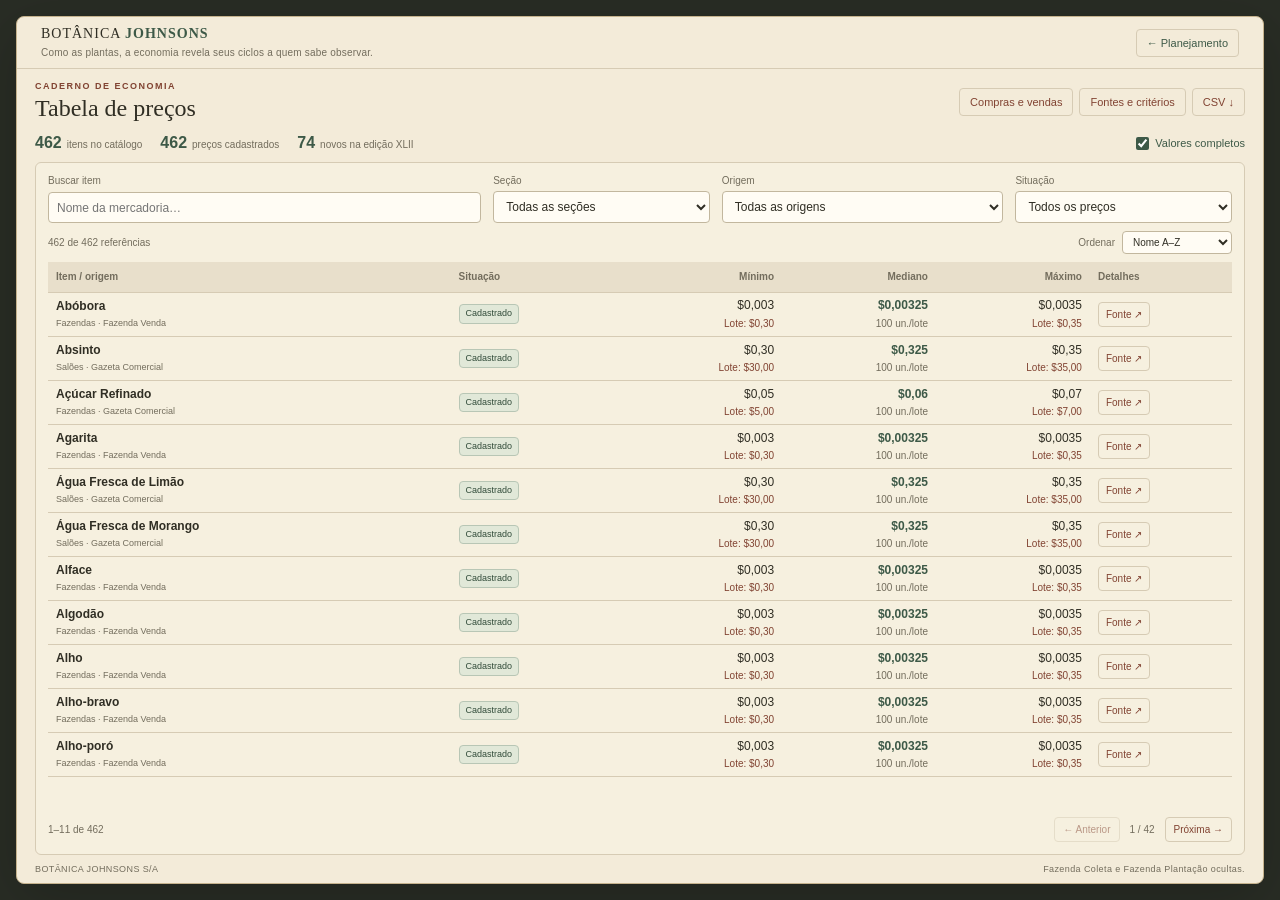
==== economia/index.html @ ea634a80 "Calcula lote de 100 unidades para itens cotados só por unidade Na Economia, 365 itens da Gazeta apar" ====
<!doctype html>
<html lang="pt-BR">
<head>
  <meta charset="utf-8"><meta name="viewport" content="width=device-width,initial-scale=1">
  <meta name="description" content="Tabela de preços da Gazeta e do condado, com decimais completos, filtros e notas por item.">
  <title>Botânica Johnsons · Economia</title>
  <link rel="stylesheet" href="../style.css"><link rel="stylesheet" href="economia.css">
</head>
<body class="economy-page">
<header><a class="brand" href="../">BOTÂNICA <strong>JOHNSONS</strong><span>Como as plantas, a economia revela seus ciclos a quem sabe observar.</span></a><a class="page-link" href="../">← Planejamento</a></header>
<main>
  <div class="economy-toolbar"><div><p class="eyebrow">CADERNO DE ECONOMIA</p><h1>Tabela de preços</h1></div><div class="economy-actions"><button type="button" data-dialog="notes-dialog">Notas das sugestões</button><button type="button" data-dialog="shopping-dialog">Compras e vendas</button><button type="button" data-dialog="sources-dialog">Fontes e critérios</button><button id="export-csv" type="button">CSV ↓</button></div></div>
  <div class="economy-status"><div id="catalog-summary" class="catalog-summary" aria-label="Resumo do catálogo"></div><label class="precision-control"><input id="full-precision" type="checkbox" checked aria-describedby="precision-hint"> Valores completos</label><span id="precision-hint" class="visually-hidden">Desmarque para usar duas casas. Valores positivos muito pequenos aparecem como menor que um centavo. As notas sempre mostram os valores completos.</span></div>
  <section class="catalog-panel" aria-label="Consulta de preços">
    <form class="catalog-filters" role="search" onsubmit="return false">
      <label for="search">Buscar item<input id="search" type="search" placeholder="Nome da mercadoria…"></label>
      <label for="category">Seção<select id="category"><option value="all">Todas as seções</option></select></label>
      <label for="origin">Origem<select id="origin"><option value="all">Todas as origens</option></select></label>
      <label for="status">Situação<select id="status"><option value="all">Todos os preços</option><option value="listed">Cadastrados</option><option value="suggested">Sugeridos</option></select></label>
    </form>
    <div class="catalog-order"><p id="result-count" role="status" aria-live="polite"></p><label for="sort">Ordenar <select id="sort"><option value="name">Nome A–Z</option><option value="low">Menor referência</option><option value="high">Maior referência</option><option value="spread">Maior faixa</option></select></label></div>
    <div id="table-viewport" class="table-viewport" tabindex="0" role="region" aria-label="Página de resultados da tabela de preços">
      <table class="catalog-table"><caption class="visually-hidden">Preços por unidade na primeira linha e por lote na segunda. A coluna Mediano informa a quantidade de unidades por lote. A referência cadastrada é o ponto médio da faixa unitária; sugestões têm notas de cálculo.</caption><thead><tr><th scope="col">Item / origem</th><th scope="col" class="status-column">Situação</th><th scope="col" title="Mínimo por unidade; mínimo por lote abaixo">Mínimo</th><th scope="col" title="Mediano por unidade; quantidade por lote abaixo">Mediano</th><th scope="col" title="Máximo por unidade; máximo por lote abaixo">Máximo</th><th scope="col" class="detail-column">Detalhes</th></tr></thead><tbody id="price-rows"></tbody></table>
      <p id="no-results" class="empty" hidden>Nenhum item encontrado. Ajuste a busca ou os filtros.</p>
    </div>
    <nav class="pagination" aria-label="Páginas da tabela"><span id="page-range" aria-live="polite"></span><div><button id="previous-page" type="button" aria-label="Página anterior">← Anterior</button><span id="page-count"></span><button id="next-page" type="button" aria-label="Próxima página">Próxima →</button></div></nav>
    <noscript>Ative o JavaScript para consultar os preços.</noscript>
  </section>
  <footer><span>BOTÂNICA JOHNSONS S/A</span><span>Fazenda Coleta e Fazenda Plantação ocultas.</span></footer>
</main>
<dialog id="sources-dialog"><div class="dialog-heading"><h2>Fontes e critérios</h2><button type="button" data-close>Fechar ×</button></div><p>Esta consulta oculta somente Fazenda Coleta e Fazenda Plantação. Coleta, Lenhador, Mineração, Fazenda Venda, Gazeta Comercial e as sugestões permanecem disponíveis.</p><p>São 462 referências, todas com cotação. Fontes: Gazeta Comercial, edição XLII de 25 de outubro de 1899 (páginas 1–29), e a planilha do condado enviada pelo usuário, confirmada ou atualizada pelas páginas 20–29 da Gazeta. Os detalhes de cada item indicam o que é novo na edição XLII e a faixa anterior quando ela mudou.</p><p>A edição XLII é a tabela oficial completa: itens que não constam nela foram removidos. Os itens novos têm o selo “Novo”.</p><p>Plantas de Fazenda Venda aparecem sem “(v)”; a origem identifica a faixa. Os custos do planejamento são preservados.</p><p>Os preços são por unidade, sem dividir novamente os valores unitários da atualização. Na tabela, a primeira linha mostra o valor unitário; a segunda mostra o mínimo e o máximo por lote, com a quantidade de unidades abaixo da referência. Um lote é de 100 unidades. Quando a fonte informa o lote, os valores são os da fonte, inclusive Ouro (10 un.) e Prata (20 un.). Quando a fonte informa só o preço por unidade, o lote é calculado: 100 × preço unitário, e os detalhes do item indicam o cálculo. O mediano cadastrado é (mínimo + máximo) ÷ 2; uma sugestão é identificada como estimativa. Nomes truncados continuam sinalizados. A faixa da Escova Equina, invertida na edição XLI, foi corrigida na XLII.</p><p>O CSV inclui todos os resultados dos filtros, inclusive os que estão em outras páginas. A quantidade de linhas exibidas se adapta à altura disponível.</p></dialog>
<dialog id="notes-dialog"><div class="dialog-heading"><h2>Notas das sugestões</h2><button type="button" data-close>Fechar ×</button></div><p>Os preços sugeridos são a média simples dos pontos médios de faixas unitárias de itens correlatos. As referências e as contas aparecem abaixo, sempre com os decimais completos. Sugestões não entram automaticamente nos custos do planejamento.</p><div id="item-notes" class="item-notes"></div></dialog>
<dialog id="reference-dialog"><div class="dialog-heading"><h2 id="reference-title">Referência do item</h2><button type="button" data-close>Fechar ×</button></div><div id="reference-body"></div></dialog>
<dialog id="shopping-dialog"><div class="dialog-heading"><h2>Calculadora de compras e vendas</h2><button type="button" data-close>Fechar ×</button></div>
<div class="shopping-intro"><p>Adicione os itens da negociação. Escolha o cenário, unidade ou lote, ajuste quantidade e preço e confira o total.</p><fieldset class="scenario shopping-scenario" aria-describedby="scenario-hint"><legend>Cenário de preço</legend><label><input type="radio" name="shopping-scenario" value="min"><span>Mínimo</span></label><label><input type="radio" name="shopping-scenario" value="median" checked><span>Mediano</span></label><label><input type="radio" name="shopping-scenario" value="max"><span>Máximo</span></label></fieldset><span id="scenario-hint" class="visually-hidden">Trocar o cenário recalcula o formulário e todas as linhas, exceto as de preço ajustado à mão.</span></div>
<form id="shopping-form" class="shopping-form">
<label for="shopping-item-search">Item<div id="shopping-picker" class="shopping-picker"><input id="shopping-item-search" type="search" role="combobox" aria-autocomplete="list" aria-expanded="false" aria-controls="shopping-options" aria-describedby="shopping-search-status" autocomplete="off" placeholder="Digite para buscar um item…" required><ul id="shopping-options" role="listbox" aria-label="Itens encontrados" hidden></ul><span id="shopping-search-status" class="visually-hidden" role="status"></span></div><input id="shopping-item" type="hidden"></label>
<label for="shopping-basis">Negociar por<select id="shopping-basis"><option value="unit">Unidade</option></select></label>
<div class="quantity-field"><label for="shopping-quantity" id="quantity-label">Quantidade de unidades</label><div class="quantity-input"><input id="shopping-quantity" type="number" min="1" max="1000000" step="1" value="1" required><button type="button" id="shopping-plus-100" class="plus-hundred" aria-label="Somar 100 à quantidade">+100</button></div></div>
<label for="shopping-price"><span id="price-label">Preço por unidade ($)</span><input id="shopping-price" type="number" min="0" max="1000000" step="0.00001" required></label>
<button type="submit" class="add-item">Adicionar item +</button>
</form>
<p id="shopping-hint" class="study-hint">O preço do cenário é preenchido para facilitar; ajuste para o valor combinado.</p>
<div class="shopping-table-wrap"><table class="shopping-table"><caption class="visually-hidden">Itens da compra ou venda. Edite quantidades e preços para atualizar o total.</caption><thead><tr><th scope="col">Item / base</th><th scope="col">Quantidade</th><th scope="col">Preço ($)</th><th scope="col">Subtotal</th><th scope="col"><span class="visually-hidden">Remover</span></th></tr></thead><tbody id="shopping-rows"></tbody></table><p id="shopping-empty" class="empty">Adicione o primeiro item para começar.</p></div>
<div class="shopping-total"><div class="shopping-buttons"><button id="copy-shopping" type="button" disabled>Copiar conta</button><button id="clear-shopping" type="button" disabled>Limpar lista</button></div><p><span>Total da lista</span><strong id="shopping-total" aria-live="polite">$0,00</strong></p></div>
<p id="shopping-copy-status" class="study-hint" role="status" aria-live="polite"></p><div id="shopping-copy-fallback" hidden><label for="shopping-copy-text">Selecione e copie a conta abaixo:</label><textarea id="shopping-copy-text" readonly rows="7"></textarea></div>
<p id="shopping-message" class="study-hint" role="status" aria-live="polite"></p>
</dialog>
<script src="../county-prices.js"></script><script src="../data.js"></script><script src="../gazette.js"></script><script src="../price-catalog.js"></script><script src="economia.js"></script>
</body>
</html>
---- style.css ----
:root {
  --paper:#f3ebd9;
  --ink:#302e24;
  --muted:#736d5d;
  --line:#d6cbb4;
  --accent:#814332;
  --green:#3d5947;
  --serif:Georgia,serif}
* {
  box-sizing:border-box}
html {
  background:#292d25;
  padding:16px}
body {
  margin:0 auto;
  max-width:1800px;
  background:var(--paper);
  color:var(--ink);
  font-family:Arial,sans-serif;
  font-size:12px;
  border:1px solid #c5b28d;
  border-radius:8px;
  box-shadow:0 15px 60px #0003}
header {
  height:64px;
  padding:0 24px;
  display:flex;
  align-items:center;
  justify-content:space-between;
  border-bottom:1px solid var(--line)}
.brand {
  font-family:var(--serif);
  font-size:14px;
  letter-spacing:1px;
  color:var(--ink);
  text-decoration:none}
.brand strong {
  color:var(--green)}
.brand span {
  display:block;
  font:10px Arial,sans-serif;
  letter-spacing:1.3px;
  color:var(--muted);
  margin-top:4px}
.header-actions {
  display:flex;
  align-items:center;
  gap:16px}
.page-link {
  color:var(--green);
  font:inherit;
  font-size:11px;
  text-decoration:none;
  border:1px solid var(--line);
  border-radius:4px;
  padding:7px 10px;
  white-space:nowrap}
.page-link:hover {
  background:#e7dcc4}
#save-status {
  font-size:10px;
  color:var(--muted)}
button {
  font:inherit;
  cursor:pointer;
  color:var(--accent);
  border:1px solid var(--line);
  border-radius:4px;
  background:transparent;
  padding:7px 10px}
button:hover {
  background:#e7dcc4}
button:disabled {
  opacity:.5;
  cursor:default}
button:focus-visible,input:focus-visible,a:focus-visible {
  outline:2px solid var(--green);
  outline-offset:3px}
main {
  padding:0 20px}
.toolbar {
  display:flex;
  align-items:center;
  justify-content:space-between;
  gap:20px;
  padding:16px 0}
h1 {
  font:24px var(--serif);
  margin:0 0 4px}
.toolbar p {
  color:var(--muted);
  margin:0;
  font-size:11px}
.scenario {
  border:0;
  padding:0;
  display:flex;
  gap:2px;
  margin:0;
  flex-shrink:0}
.scenario legend {
  font-size:10px;
  color:var(--muted);
  padding:0 0 5px}
.scenario input {
  position:absolute;
  opacity:0;
  width:1px;
  height:1px}
.scenario span {
  display:block;
  border:1px solid var(--line);
  padding:7px 12px;
  cursor:pointer;
  border-radius:4px;
  font-size:11px}
.scenario input:checked+span {
  background:var(--green);
  border-color:var(--green);
  color:white}
.scenario input:focus-visible+span {
  outline:2px solid var(--accent);
  outline-offset:2px}
.workspace {
  display:grid;
  grid-template-columns:minmax(0,1.9fr) minmax(0,.85fr) minmax(0,1fr);
  gap:14px;
  align-items:stretch}
.panel {
  min-width:0;
  background:#fffaf044;
  border:1px solid var(--line);
  border-radius:6px;
  padding:14px;
  display:flex;
  flex-direction:column}
.panel-heading {
  margin-bottom:10px}
.eyebrow {
  font-size:9px;
  letter-spacing:1.5px;
  color:var(--accent);
  margin:0 0 6px;
  font-weight:bold}
h2 {
  font:18px var(--serif);
  margin:0}
.hint {
  color:var(--muted);
  font-size:10px;
  margin:0 0 10px}
.product-columns,.product {
  display:grid;
  grid-template-columns:minmax(130px,1.6fr) 96px minmax(55px,.65fr) minmax(65px,.8fr) minmax(65px,.8fr);
  gap:8px;
  align-items:center}
.product-columns {
  font-size:9px;
  color:var(--muted);
  padding:0 0 9px;
  border-bottom:1px solid var(--line)}
.product-columns span:nth-child(n+3) {
  text-align:right}
.product {
  min-height:53px;
  border-bottom:1px solid var(--line);
  padding:6px 0}
.product h3 {
  font-size:12px;
  margin:0 0 4px;
  font-weight:600}
.product small {
  display:block;
  color:var(--muted);
  font-size:10px;
  line-height:1.4}
.product.selected {
  background:#dfe6d455}
.product:focus-within {
  background:#e4ead9;
  box-shadow:inset 3px 0 var(--green)}
.product-info {
  min-width:0;
  padding-left:5px}
.stepper {
  display:flex;
  align-items:stretch;
  height:30px;
  border:1px solid #c2b79e;
  border-radius:4px;
  background:#fffcf4;
  overflow:hidden;
  min-width:0}
.stepper button {
  border:0;
  padding:0;
  width:21px;
  flex-shrink:0;
  border-radius:0;
  font-size:16px}
.stepper input {
  min-width:0;
  width:100%;
  border:0;
  background:transparent;
  text-align:center;
  color:var(--ink);
  font:12px Arial,sans-serif;
  appearance:textfield}
.stepper input::-webkit-inner-spin-button {
  appearance:none}
.row-money {
  text-align:right;
  font-size:11px;
  font-variant-numeric:tabular-nums;
  overflow-wrap:anywhere}
.row-profit {
  color:var(--green);
  font-weight:bold}
.negative {
  color:#9a342a!important}
.sale-value {
  color:var(--muted)}
.panel-note {
  font-size:10px;
  color:var(--muted);
  line-height:1.5;
  margin:10px 0}
.partial-key {
  color:var(--accent)}
.production-footer {
  display:flex;
  align-items:center;
  gap:14px;
  border-top:1px solid var(--line);
  padding-top:10px;
  margin-top:auto;
  font-size:11px}
.production-footer button {
  margin-left:auto;
  font-size:10px;
  padding:5px}
.toggle {
  display:flex;
  gap:7px;
  align-items:flex-start;
  font-size:11px;
  line-height:1.4;
  margin:0 0 8px}
.toggle small {
  display:block;
  color:var(--muted);
  font-size:10px;
  margin-top:3px}
input[type=checkbox] {
  accent-color:var(--green);
  flex-shrink:0}
#gather-progress {
  font-size:10px;
  color:var(--muted);
  margin:3px 0 9px}
#gather-progress:empty {
  display:none}
#ingredients {
  display:grid;
  gap:0;
  align-content:start}
.ingredient {
  display:flex;
  align-items:center;
  gap:6px;
  padding:5px 0;
  border-bottom:1px dotted var(--line);
  font-size:11px;
  cursor:pointer;
  line-height:1.25}
.ingredient input {
  margin:0;
  width:13px;
  height:13px}
.ingredient span {
  flex:1}
.ingredient strong {
  font-size:11px;
  color:var(--accent)}
.ingredient.gathered span {
  text-decoration:line-through;
  color:var(--muted)}
.ingredient:focus-within {
  outline:2px solid var(--green)}
.empty {
  padding:36px 8px;
  text-align:center;
  line-height:1.8;
  color:var(--muted);
  font-size:11px}
.shopping-actions {
  padding-top:12px;
  margin-top:auto}
.copy {
  width:100%;
  color:white;
  background:var(--green);
  border-color:var(--green);
  padding:9px}
.copy:hover:not(:disabled) {
  background:#2d4435}
#copy-status {
  font-size:10px;
  margin:6px 0 0}
#copy-status:empty {
  display:none}
.costs h3,.profit h3 {
  font-size:12px;
  margin:4px 0 10px}
.cost-grid {
  display:grid;
  grid-template-columns:repeat(3,minmax(0,1fr));
  gap:4px}
.cost-grid>div {
  background:#e8dfcb;
  padding:10px 3px;
  text-align:center;
  border-radius:4px}
.cost-grid span {
  display:block;
  color:var(--muted);
  font-size:9px;
  margin-bottom:5px}
.cost-grid strong {
  font-size:14px;
  overflow-wrap:anywhere;
  font-variant-numeric:tabular-nums}
#cost-status {
  font-size:10px;
  line-height:1.6;
  color:var(--accent);
  margin:10px 0 14px}
.profit {
  border-top:1px solid var(--line);
  padding-top:12px}
.profit table {
  width:100%;
  border-collapse:collapse;
  font-size:11px;
  font-variant-numeric:tabular-nums}
.profit th,.profit td {
  padding:9px 4px;
  border-bottom:1px solid var(--line);
  text-align:right;
  overflow-wrap:anywhere}
.profit th:first-child {
  text-align:left;
  font-weight:normal}
.profit thead th {
  font-size:9px;
  color:var(--muted)}
.profit td:last-child {
  font-weight:bold;
  color:var(--green)}
.median-row {
  background:#dfe6d455}
#profit-status {
  font-size:10px;
  line-height:1.6;
  color:var(--accent)}
.finance-actions {
  display:flex;
  flex-wrap:wrap;
  gap:6px;
  margin-top:auto;
  padding-top:10px}
.finance-actions button {
  font-size:10px}
footer {
  display:flex;
  justify-content:space-between;
  color:var(--muted);
  font-size:9px;
  letter-spacing:1px;
  padding:12px 0}
.mobile-nav {
  display:none}
dialog {
  width:min(620px,calc(100% - 32px));
  max-height:80dvh;
  overflow:auto;
  border:1px solid var(--line);
  border-radius:8px;
  background:var(--paper);
  color:var(--ink);
  padding:22px;
  font-size:12px;
  line-height:1.7;
  box-shadow:0 20px 90px #0005}
dialog::backdrop {
  background:#18221899}
.dialog-heading {
  display:flex;
  justify-content:space-between;
  align-items:center;
  gap:15px}
.cost-memory-row {
  padding:9px 0;
  border-bottom:1px dotted var(--line)}
.cost-memory-row strong {
  display:block}
.production-list {
  display:grid;
  gap:6px}
.details h3 {
  font-size:13px}
#cost-memory-total {
  white-space:pre-line}

@media(min-width:1100px) and (max-height:800px) {
  html {
  padding:8px}
header {
  height:52px}
.toolbar {
  padding:12px 0}
.panel {
  padding:11px}
.product {
  min-height:48px}
.ingredient {
  padding:4px 0}
.panel-heading {
  margin-bottom:8px}
.panel-note {
  margin:6px 0}
footer {
  padding:9px 0}
}

@media(min-width:1100px) and (max-width:1430px) {
  .workspace {
  grid-template-columns:minmax(0,1.9fr) minmax(0,.85fr) minmax(0,1fr);
  gap:10px}
main {
  padding:0 14px}
.product-columns,.product {
  grid-template-columns:minmax(110px,1.45fr) 82px minmax(48px,.6fr) minmax(57px,.7fr) minmax(57px,.7fr);
  gap:5px}
.product h3 {
  font-size:11px}
.row-money {
  font-size:10px}
h2 {
  font-size:16px}
.profit table {
  font-size:10px}
}

@media(max-width:1099px) {
  html {
  padding:8px}
header {
  padding:0 14px;
  height:56px}
main {
  padding:0 12px}
#save-status {
  display:none}
.toolbar {
  padding:12px 0}
h1 {
  font-size:20px}
.toolbar p {
  display:none}
.workspace {
  display:block}
.mobile-nav {
  display:flex;
  gap:6px;
  margin:0 0 10px}
.mobile-nav button {
  flex:1}
.mobile-nav [aria-pressed=true] {
  background:var(--green);
  color:white;
  border-color:var(--green)}
.workspace>.panel {
  display:none}
.workspace[data-panel=recipes]>.recipes,.workspace[data-panel=shopping]>.shopping,.workspace[data-panel=finance]>.finance {
  display:flex}
.panel {
  min-height:500px}
.shopping #ingredients {
  grid-template-columns:repeat(2,minmax(0,1fr));
  column-gap:16px}
.finance {
  max-width:650px;
  margin:auto}
.toolbar {
  gap:8px}
.scenario span {
  padding:6px 8px}
.product {
  min-height:48px}
}

@media(max-width:600px) {
  html {
  padding:0}
body {
  border:0;
  border-radius:0}
header {
  height:50px}
.brand {
  font-size:11px}
.brand span {
  font-size:9px}
.text-button {
  font-size:10px;
  padding:6px}
.header-actions {gap:7px}
.header-actions .page-link {font-size:10px;padding:6px}
.toolbar {
  align-items:flex-start}
h1 {
  font-size:17px;
  max-width:150px;
  line-height:1.3}
.scenario span {
  font-size:10px;
  padding:6px}
.scenario legend {
  font-size:9px}
.mobile-nav {
  margin-bottom:8px}
.mobile-nav button {
  padding:7px;
  font-size:11px}
.panel {
  padding:10px;
  min-height:0}
.panel-heading {
  margin-bottom:8px}
.hint {
  font-size:9px;
  margin-bottom:8px}
.product-columns,.product {
  grid-template-columns:minmax(88px,1.3fr) 67px repeat(3,minmax(38px,.6fr));
  gap:3px}
.product-columns {
  font-size:8px}
.product {
  min-height:51px}
.product h3 {
  font-size:10px}
.product small {
  font-size:8px}
.row-money {
  font-size:9px}
.stepper {
  height:29px}
.stepper button {
  width:16px}
.stepper input {
  font-size:11px}
.product-info {
  padding-left:3px}
h2 {
  font-size:17px}
.panel-note {
  font-size:9px}
.production-footer {
  font-size:10px;
  gap:8px}
.production-footer button {
  font-size:9px}
.shopping #ingredients {
  grid-template-columns:repeat(2,minmax(0,1fr));
  gap:0 10px}
.ingredient {
  font-size:10px;
  padding:6px 0}
.profit {
  margin-top:12px}
.finance-actions {
  margin-top:10px}
footer {
  font-size:8px;
  letter-spacing:.3px;
  padding:10px 0}
.panel-note {
  line-height:1.3}
.toolbar h1 {
  margin:0}
.cost-grid strong {
  font-size:18px}
}

@media(min-width:1100px) {
  #ingredients {
  grid-template-columns:repeat(2,minmax(0,1fr));
  column-gap:10px}
.ingredient {
  font-size:10px;
  min-height:28px}
.ingredient span {
  overflow-wrap:anywhere}
.ingredient strong {
  font-size:10px}
.ingredient input {
  width:12px;
  height:12px}
}
---- economia/economia.css ----
.economy-page {max-width:1800px;height:calc(100dvh - 32px);min-height:540px;display:flex;flex-direction:column;font-size:12px}
.economy-page header {height:52px;flex-shrink:0}
.economy-page main {padding:0 18px;flex:1;min-height:0;display:flex;flex-direction:column}
.economy-toolbar {display:flex;align-items:center;justify-content:space-between;gap:16px;padding:12px 0}
.economy-toolbar h1 {font-size:24px;margin:0;max-width:none}
.economy-toolbar .eyebrow {margin-bottom:4px}
.economy-actions {display:flex;gap:6px;flex-wrap:wrap;justify-content:flex-end}
.economy-actions button {font-size:11px}
.economy-status {display:flex;justify-content:space-between;align-items:center;gap:12px;margin-bottom:10px}
.catalog-summary {display:flex;gap:18px;flex-wrap:wrap;color:var(--muted);font-size:10px}
.catalog-summary>div {display:flex;align-items:baseline;gap:5px}
.catalog-summary strong {font-size:16px;color:var(--green)}
.precision-control {display:flex;align-items:center;gap:6px;font-size:11px;white-space:nowrap;color:var(--green);cursor:pointer}
.precision-control input {margin:0}
.catalog-panel {background:#fffaf044;border:1px solid var(--line);border-radius:6px;padding:12px;display:flex;flex-direction:column;flex:1;min-height:0}
.catalog-filters {display:grid;grid-template-columns:2fr 1fr 1.3fr 1fr;gap:12px}
.catalog-filters label {display:grid;gap:5px;font-size:10px;color:var(--muted)}
.catalog-filters input,.catalog-filters select,.catalog-order select {font:12px Arial,sans-serif;width:100%;min-width:0;color:var(--ink);border:1px solid #c2b79e;border-radius:4px;background:#fffcf4;padding:7px 8px}
.catalog-filters select:focus-visible,summary:focus-visible {outline:2px solid var(--green);outline-offset:3px}
.catalog-order {display:flex;align-items:center;justify-content:space-between;gap:12px;padding:8px 0}
#result-count {font-size:10px;color:var(--muted);margin:0}
.catalog-order label {display:flex;gap:7px;align-items:center;white-space:nowrap;font-size:10px;color:var(--muted)}
.catalog-order select {padding:4px 6px;width:auto;font-size:10px}
.table-viewport {flex:1;min-height:80px;overflow:auto}
.catalog-table {width:100%;border-collapse:collapse;table-layout:fixed;text-align:left;font-size:12px}
.catalog-table thead {background:#e8dfcb;font-size:10px;color:var(--muted)}
.catalog-table th,.catalog-table td {padding:5px 8px;border-bottom:1px solid var(--line);line-height:1.3;overflow:hidden;text-overflow:ellipsis}
.catalog-table thead th {height:30px}
.catalog-table th:first-child {width:34%}
.catalog-table th.status-column {width:15%}
.catalog-table th.detail-column {width:12%}
.catalog-table tbody tr {height:44px}
.catalog-table tbody th {font-weight:600}
.item-name {display:block;white-space:nowrap;overflow:hidden;text-overflow:ellipsis;font-weight:600}
.catalog-table small {display:block;color:var(--muted);font-size:9px;font-weight:normal;margin-top:3px;white-space:nowrap;overflow:hidden;text-overflow:ellipsis}
.catalog-table tbody tr:hover {background:#dfe6d455}
.catalog-table th:nth-child(n+3):nth-child(-n+5),.price-number {text-align:right;white-space:nowrap;font-variant-numeric:tabular-nums}
.price-main {color:var(--green);font-weight:bold}
.price-badge {display:inline-block;border:1px solid #b8c6b5;background:#e1e8d8;color:#314b39;padding:3px 6px;border-radius:4px;font-size:9px;white-space:nowrap}
.price-badge.is-suggested {background:#eee0c9;border-color:#c8a785;color:#743b2d}
.row-detail {padding:5px 7px;font-size:10px;white-space:nowrap}
.mobile-detail {display:none}
.pagination {display:flex;align-items:center;justify-content:space-between;gap:10px;padding-top:8px;font-size:10px;color:var(--muted)}
.pagination>div {display:flex;align-items:center;gap:10px}
.pagination button {padding:6px 8px;font-size:10px}
#no-results {padding:24px 8px}
.economy-page footer {padding:9px 0;flex-shrink:0;font-size:9px;letter-spacing:.4px}
.visually-hidden {position:absolute!important;width:1px;height:1px;padding:0;margin:-1px;overflow:hidden;clip-path:inset(50%);white-space:nowrap;border:0}
.economy-page dialog {width:min(800px,calc(100% - 24px));font-size:12px}
.item-notes {display:grid;gap:10px}
.item-note {border:1px solid var(--line);background:#fffaf044;border-radius:6px}
.item-note summary {cursor:pointer;display:flex;align-items:center;gap:12px;padding:12px;font-weight:bold;line-height:1.5}
.item-note summary::before {content:'+';color:var(--accent);font-size:18px;font-weight:normal}
.item-note[open] summary::before {content:'−'}
.item-note summary>span:first-of-type {flex:1}
.item-note summary small {display:block;font-size:10px;font-weight:normal;color:var(--muted);margin-top:3px}
.suggested-value {text-align:right;color:var(--green);font-variant-numeric:tabular-nums;white-space:nowrap}
.note-body {border-top:1px solid var(--line);padding:0 14px 6px;font-size:12px;line-height:1.8}
.note-body ol {padding-left:20px}
.note-body li {margin-bottom:10px}
.raw-detail {color:var(--muted);font-size:11px}
.note-result {background:#e8dfcb;padding:10px;border-radius:4px;color:var(--green)}
.study-hint {font-size:11px;color:var(--muted);line-height:1.7}
#reference-body p {overflow-wrap:anywhere}
@media(max-width:1099px) {.economy-page {height:calc(100dvh - 16px)}}
@media(max-width:700px) {
 .economy-page {height:100dvh;min-height:560px}
 .economy-page header {height:48px;padding:0 12px}
 .economy-page main {padding:0 10px}
 .economy-toolbar {align-items:flex-start;gap:8px;padding:9px 0}
 .economy-toolbar h1 {font-size:20px}
 .economy-toolbar .eyebrow {font-size:8px}
 .economy-actions {max-width:220px;gap:4px}
 .economy-actions button {padding:5px;font-size:9px}
 .economy-status {align-items:flex-start;gap:6px;margin-bottom:7px}
 .catalog-summary {gap:6px 10px;font-size:9px}
 .catalog-summary strong {font-size:12px}
 .precision-control {font-size:9px}
 .catalog-panel {padding:8px}
 .catalog-filters {grid-template-columns:repeat(2,minmax(0,1fr));gap:7px}
 .catalog-filters input,.catalog-filters select {padding:6px;font-size:11px}
 .catalog-filters label {font-size:9px;gap:3px}
 #result-count {font-size:9px}
 .catalog-order {gap:5px;padding:7px 0}
 .catalog-order label {font-size:9px;gap:4px}
 .catalog-order select {font-size:9px;max-width:122px}
 .catalog-table {font-size:10px}
 .catalog-table th,.catalog-table td {padding:4px 3px}
 .catalog-table thead {font-size:8px}
 .catalog-table th:first-child {width:40%}
 .catalog-table .status-column,.catalog-table .detail-column {display:none}
 .catalog-table tbody tr {height:44px}
 .catalog-table small {font-size:8px}
 .mobile-detail {display:block;border:0;padding:0;background:none;text-align:left;width:100%;color:var(--ink);font-size:10px;font-weight:600}
 .desktop-name {display:none}
 .pagination {font-size:9px;gap:5px}
 .pagination>div {gap:6px}
 .pagination button {padding:5px;font-size:9px}
 .economy-page footer {font-size:8px;padding:7px 0;letter-spacing:0}
}

@media(min-width:601px) and (max-width:700px) {.economy-page {height:calc(100dvh - 16px)}}

.catalog-table .lot-price {color:var(--accent);font-size:10px;font-weight:normal}
.catalog-table .lot-quantity {color:var(--muted);font-size:10px;font-weight:normal}
@media(max-width:700px) {.catalog-table .lot-price,.catalog-table .lot-quantity {font-size:8px}}

.economy-page #shopping-dialog {width:min(950px,calc(100% - 24px))}
.shopping-form {display:grid;grid-template-columns:2fr 1.2fr 1fr 1.2fr auto;gap:10px;align-items:end}
.shopping-form label {display:grid;gap:5px;color:var(--muted);font-size:10px}
.shopping-form input,.shopping-form select,.shopping-table input {width:100%;min-width:0;border:1px solid #c2b79e;border-radius:4px;background:#fffcf4;color:var(--ink);padding:8px;font:12px Arial,sans-serif}
.add-item {background:var(--green);color:white;border-color:var(--green);height:34px;white-space:nowrap}
.add-item:hover {background:#2d4435}
.shopping-table-wrap {max-height:40dvh;overflow:auto;border-top:1px solid var(--line)}
.shopping-table {width:100%;border-collapse:collapse;font-size:12px;table-layout:fixed}
.shopping-table th,.shopping-table td {padding:9px 5px;border-bottom:1px solid var(--line);text-align:left;vertical-align:middle}
.shopping-table thead {position:sticky;top:0;background:var(--paper);color:var(--muted);font-size:10px}
.shopping-table th:first-child {width:30%}
.shopping-table th:last-child {width:36px}
.shopping-table tbody th {font-weight:normal}
.shopping-table small {display:block;color:var(--muted);font-size:10px;line-height:1.5}
.shopping-table .line-subtotal {text-align:right;font-variant-numeric:tabular-nums;overflow-wrap:anywhere;color:var(--green);font-weight:bold}
.shopping-table td:last-child button {padding:4px 7px;font-size:15px}
.shopping-table .invalid-line {background:#f2dcd1}
.shopping-total {display:flex;align-items:center;justify-content:space-between;gap:14px;padding-top:14px}
.shopping-total p {margin:0;text-align:right}
.shopping-total span {display:block;color:var(--muted);font-size:11px}
.shopping-total strong {display:block;font:24px var(--serif);color:var(--green);overflow-wrap:anywhere}
#shopping-message:empty {display:none}
@media(max-width:700px) {
 .shopping-form {grid-template-columns:repeat(2,minmax(0,1fr));gap:8px}
 .shopping-form>label:first-child {grid-column:1/-1}
 .shopping-form .add-item {align-self:end}
 .shopping-table {font-size:10px}
 .shopping-table th,.shopping-table td {padding:8px 3px}
 .shopping-table input {font-size:10px;padding:6px 3px}
 .shopping-table th:first-child {width:29%}
 .shopping-table th:last-child {width:27px}
 .shopping-table td:last-child button {padding:3px 5px}
 .shopping-total strong {font-size:21px}
}

.economy-page .brand span {letter-spacing:.2px;line-height:1.3;max-width:480px}
@media(max-width:700px) {.economy-page .brand span {max-width:220px;font-size:9px}}

.shopping-picker {position:relative}
#shopping-options {position:absolute;z-index:3;top:100%;left:0;right:0;margin:4px 0 0;padding:4px;list-style:none;border:1px solid #c2b79e;border-radius:4px;background:#fffcf4;box-shadow:0 7px 20px #0002;max-height:230px;overflow:auto}
#shopping-options[hidden] {display:none}
#shopping-options [role=option] {padding:7px 8px;cursor:pointer;color:var(--ink);font-size:12px;line-height:1.4}
#shopping-options [role=option][aria-selected=true],#shopping-options [role=option]:hover {background:#e1e8d8;color:var(--green)}
#shopping-options small {display:block;font-size:10px;color:var(--muted)}
.no-item-match {padding:10px;color:var(--muted);font-size:12px}
.shopping-buttons {display:flex;flex-wrap:wrap;gap:6px}
#copy-shopping {background:var(--green);border-color:var(--green);color:white}
#copy-shopping:hover:not(:disabled) {background:#2d4435}
#shopping-copy-status:empty {display:none}
#shopping-copy-fallback {margin-top:12px}
#shopping-copy-fallback label {display:block;font-size:11px;color:var(--muted);margin-bottom:5px}
#shopping-copy-text {width:100%;resize:vertical;border:1px solid var(--line);border-radius:4px;background:#fffcf4;color:var(--ink);padding:10px;font:12px/1.6 Arial,sans-serif}

.shopping-intro {display:flex;align-items:flex-end;justify-content:space-between;gap:14px;margin-bottom:10px}
.shopping-intro p {margin:0}
.quantity-field {display:grid;gap:5px;color:var(--muted);font-size:10px}
.quantity-input {display:flex;gap:4px;min-width:0}
.quantity-input input {flex:1}
.plus-hundred {flex-shrink:0;padding:4px 7px;font-size:11px;white-space:nowrap}
.shopping-table .link-button {border:0;background:none;padding:0;color:var(--accent);font-size:10px;text-decoration:underline;cursor:pointer}
@media(max-width:700px) {
 .shopping-intro {flex-direction:column;align-items:stretch}
 .shopping-table .quantity-input {flex-direction:column}
 .shopping-table .plus-hundred {padding:3px 4px;font-size:9px}
}
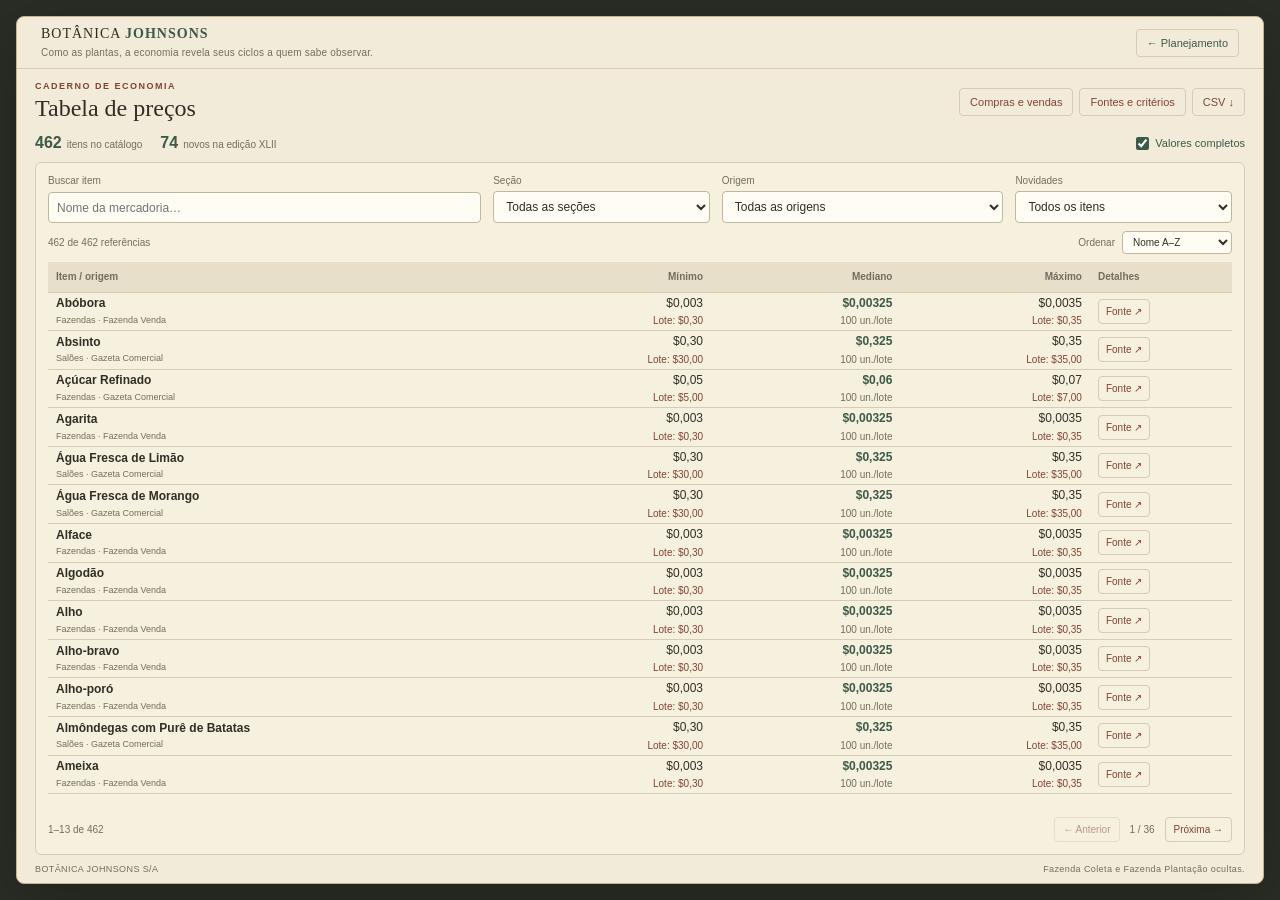
==== commit 9b376451: "Compacta e organiza a interface do planejamento e da economia Planejamento: cenário no cabeçalho, li" ====
--- a/economia/index.html
+++ b/economia/index.html
@@ -16,11 +16,11 @@
       <label for="search">Buscar item<input id="search" type="search" placeholder="Nome da mercadoria…"></label>
       <label for="category">Seção<select id="category"><option value="all">Todas as seções</option></select></label>
       <label for="origin">Origem<select id="origin"><option value="all">Todas as origens</option></select></label>
-      <label for="status">Situação<select id="status"><option value="all">Todos os preços</option><option value="listed">Cadastrados</option><option value="suggested">Sugeridos</option></select></label>
+      <label for="status">Novidades<select id="status"><option value="all">Todos os itens</option><option value="new">Novos na edição XLII</option><option value="suggested">Preços sugeridos</option></select></label>
     </form>
     <div class="catalog-order"><p id="result-count" role="status" aria-live="polite"></p><label for="sort">Ordenar <select id="sort"><option value="name">Nome A–Z</option><option value="low">Menor referência</option><option value="high">Maior referência</option><option value="spread">Maior faixa</option></select></label></div>
     <div id="table-viewport" class="table-viewport" tabindex="0" role="region" aria-label="Página de resultados da tabela de preços">
-      <table class="catalog-table"><caption class="visually-hidden">Preços por unidade na primeira linha e por lote na segunda. A coluna Mediano informa a quantidade de unidades por lote. A referência cadastrada é o ponto médio da faixa unitária; sugestões têm notas de cálculo.</caption><thead><tr><th scope="col">Item / origem</th><th scope="col" class="status-column">Situação</th><th scope="col" title="Mínimo por unidade; mínimo por lote abaixo">Mínimo</th><th scope="col" title="Mediano por unidade; quantidade por lote abaixo">Mediano</th><th scope="col" title="Máximo por unidade; máximo por lote abaixo">Máximo</th><th scope="col" class="detail-column">Detalhes</th></tr></thead><tbody id="price-rows"></tbody></table>
+      <table class="catalog-table"><caption class="visually-hidden">Preços por unidade na primeira linha e por lote na segunda. A coluna Mediano informa a quantidade de unidades por lote. A referência cadastrada é o ponto médio da faixa unitária; sugestões têm notas de cálculo.</caption><thead><tr><th scope="col">Item / origem</th><th scope="col" title="Mínimo por unidade; mínimo por lote abaixo">Mínimo</th><th scope="col" title="Mediano por unidade; quantidade por lote abaixo">Mediano</th><th scope="col" title="Máximo por unidade; máximo por lote abaixo">Máximo</th><th scope="col" class="detail-column">Detalhes</th></tr></thead><tbody id="price-rows"></tbody></table>
       <p id="no-results" class="empty" hidden>Nenhum item encontrado. Ajuste a busca ou os filtros.</p>
     </div>
     <nav class="pagination" aria-label="Páginas da tabela"><span id="page-range" aria-live="polite"></span><div><button id="previous-page" type="button" aria-label="Página anterior">← Anterior</button><span id="page-count"></span><button id="next-page" type="button" aria-label="Próxima página">Próxima →</button></div></nav>
--- a/style.css
+++ b/style.css
@@ -355,9 +355,30 @@
 .profit thead th {
   font-size:9px;
   color:var(--muted)}
-.profit td:last-child {
+.profit td[id^="profit-"] {
   font-weight:bold;
   color:var(--green)}
+.profit thead th {
+  font-weight:normal}
+.profit thead tr+tr th:first-child {
+  text-align:right}
+.profit thead th span {
+  display:block;
+  margin-top:2px;
+  color:var(--ink);
+  font-size:10px;
+  font-weight:bold}
+.profit th[colspan] {
+  text-align:center;
+  border-bottom:1px solid var(--line)}
+.profit td.paired {
+  box-shadow:inset 0 0 0 1px var(--green);
+  border-radius:3px}
+.profit-legend {
+  font-size:10px;
+  line-height:1.5;
+  color:var(--muted);
+  margin:6px 0 0}
 .median-row {
   background:#dfe6d455}
 #profit-status {
@@ -609,3 +630,117 @@
   width:12px;
   height:12px}
 }
+
+/* With sixteen recipes the product list scrolls inside its panel, keeping the page on one screen. */
+#products {
+  overflow-y:auto;
+  max-height:max(220px,calc(100dvh - 332px))}
+@media(min-width:1100px) and (max-height:800px) {
+#products {
+  max-height:max(220px,calc(100dvh - 291px))}
+}
+@media(max-width:1099px) {
+#products {
+  max-height:max(220px,calc(100dvh - 350px))}
+}
+@media(max-width:600px) {
+#products {
+  max-height:max(220px,calc(100dvh - 327px))}
+}
+
+/* Compact layout: the scenario selector lives in the header, rows are shorter,
+   and the result panel leads with the selected scenario's summary. */
+.visually-hidden {
+  position:absolute!important;
+  width:1px;
+  height:1px;
+  padding:0;
+  margin:-1px;
+  overflow:hidden;
+  clip-path:inset(50%);
+  white-space:nowrap;
+  border:0}
+header {
+  gap:16px}
+header .scenario {
+  margin-left:auto;
+  align-items:center}
+header .scenario legend {
+  float:left;
+  padding:0 8px 0 0;
+  font-size:10px}
+main {
+  padding-top:12px}
+.list-tools {
+  display:flex;
+  align-items:center;
+  justify-content:space-between;
+  gap:8px;
+  margin:0 0 8px}
+.list-tools .hint {
+  margin:0}
+.filled-filter {
+  display:flex;
+  align-items:center;
+  gap:5px;
+  font-size:10px;
+  color:var(--muted);
+  cursor:pointer;
+  white-space:nowrap}
+.only-filled .product:not(.selected) {
+  display:none}
+.filled-empty {
+  font-size:11px;
+  color:var(--muted);
+  text-align:center;
+  padding:24px 8px;
+  margin:0}
+.product,
+.product {
+  min-height:42px;
+  padding:4px 0}
+.product h3 {
+  margin-bottom:2px}
+.stepper {
+  height:28px}
+.panel-note {
+  margin:8px 0}
+.production-footer strong {
+  font-variant-numeric:tabular-nums}
+.cost-grid>div {
+  padding:8px 3px}
+.cost-grid .summary-profit {
+  background:#dfe6d4}
+.cost-grid .summary-profit strong {
+  color:var(--green)}
+#cost-status {
+  margin:8px 0 10px}
+@media(min-width:1100px) and (max-height:800px) {
+.product {
+  min-height:38px;
+  padding:3px 0}
+}
+@media(max-width:1099px) {
+header {
+  height:auto;
+  min-height:56px;
+  flex-wrap:wrap;
+  padding-top:8px;
+  padding-bottom:8px}
+main {
+  padding-top:10px}
+}
+@media(max-width:600px) {
+header {
+  gap:8px 10px}
+header .scenario {
+  order:3;
+  width:100%;
+  margin-left:0}
+header .scenario label {
+  flex:1}
+header .scenario span {
+  text-align:center}
+.product {
+  min-height:44px}
+}
--- a/economia/economia.css
+++ b/economia/economia.css
@@ -24,17 +24,17 @@
 .table-viewport {flex:1;min-height:80px;overflow:auto}
 .catalog-table {width:100%;border-collapse:collapse;table-layout:fixed;text-align:left;font-size:12px}
 .catalog-table thead {background:#e8dfcb;font-size:10px;color:var(--muted)}
-.catalog-table th,.catalog-table td {padding:5px 8px;border-bottom:1px solid var(--line);line-height:1.3;overflow:hidden;text-overflow:ellipsis}
+.catalog-table th,.catalog-table td {padding:3px 8px;border-bottom:1px solid var(--line);line-height:1.3;overflow:hidden;text-overflow:ellipsis}
 .catalog-table thead th {height:30px}
 .catalog-table th:first-child {width:34%}
 .catalog-table th.status-column {width:15%}
 .catalog-table th.detail-column {width:12%}
-.catalog-table tbody tr {height:44px}
+.catalog-table tbody tr {height:38px}
 .catalog-table tbody th {font-weight:600}
 .item-name {display:block;white-space:nowrap;overflow:hidden;text-overflow:ellipsis;font-weight:600}
 .catalog-table small {display:block;color:var(--muted);font-size:9px;font-weight:normal;margin-top:3px;white-space:nowrap;overflow:hidden;text-overflow:ellipsis}
 .catalog-table tbody tr:hover {background:#dfe6d455}
-.catalog-table th:nth-child(n+3):nth-child(-n+5),.price-number {text-align:right;white-space:nowrap;font-variant-numeric:tabular-nums}
+.catalog-table th:nth-child(n+2):nth-child(-n+4),.price-number {text-align:right;white-space:nowrap;font-variant-numeric:tabular-nums}
 .price-main {color:var(--green);font-weight:bold}
 .price-badge {display:inline-block;border:1px solid #b8c6b5;background:#e1e8d8;color:#314b39;padding:3px 6px;border-radius:4px;font-size:9px;white-space:nowrap}
 .price-badge.is-suggested {background:#eee0c9;border-color:#c8a785;color:#743b2d}
@@ -170,3 +170,7 @@
  .shopping-table .quantity-input {flex-direction:column}
  .shopping-table .plus-hundred {padding:3px 4px;font-size:9px}
 }
+
+/* Status column removed: "Novo" and "Sugerido" badges sit beside the origin line. */
+.catalog-table small .price-badge {padding:0 4px;font-size:8px;line-height:1.5;margin-right:2px}
+.catalog-table th:first-child {width:40%}
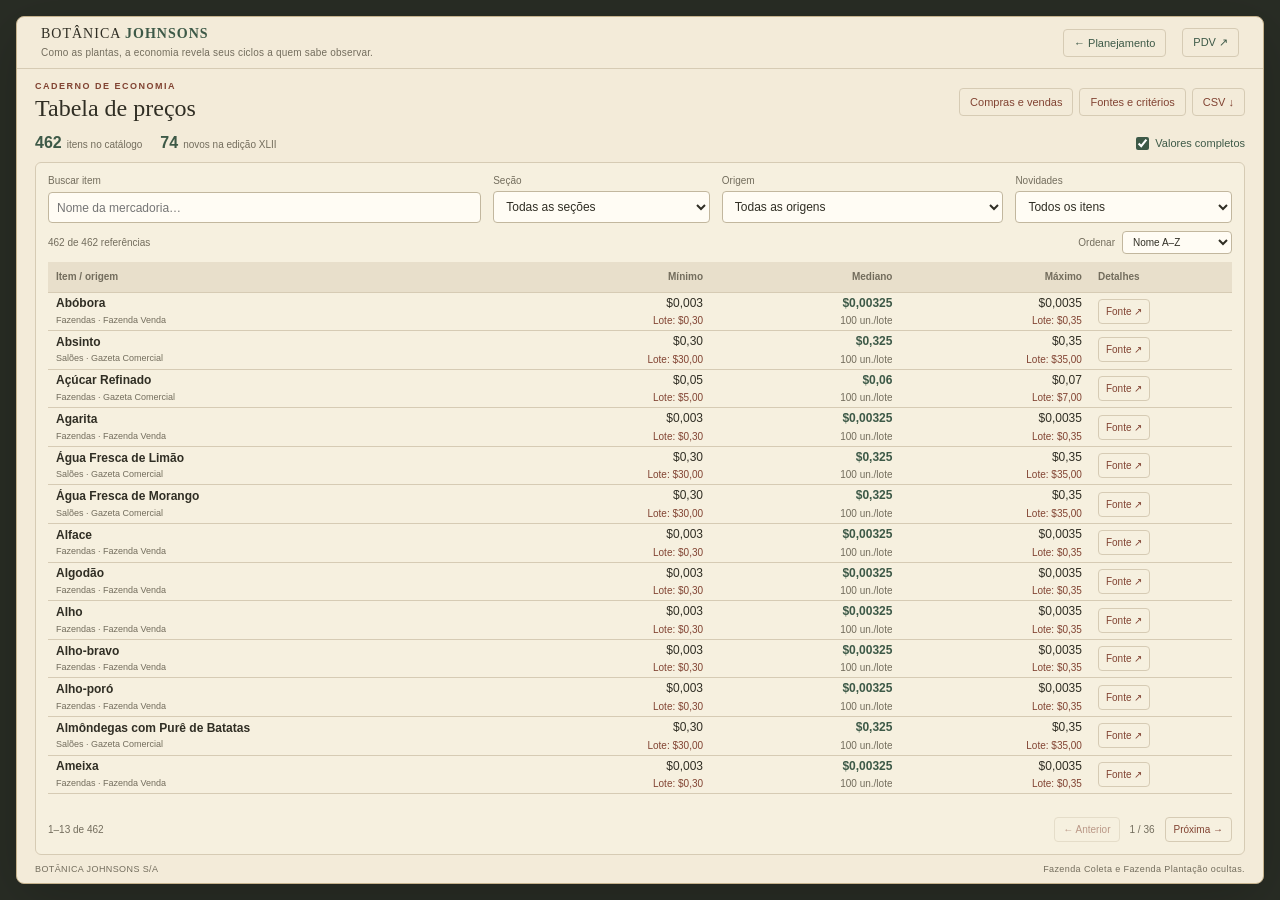
==== commit 5f959538: "Adiciona um PDV experimental para vendas rápidas /pdv/ mostra os produtos em blocos por seção, com a" ====
--- a/economia/index.html
+++ b/economia/index.html
@@ -7,7 +7,7 @@
   <link rel="stylesheet" href="../style.css"><link rel="stylesheet" href="economia.css">
 </head>
 <body class="economy-page">
-<header><a class="brand" href="../">BOTÂNICA <strong>JOHNSONS</strong><span>Como as plantas, a economia revela seus ciclos a quem sabe observar.</span></a><a class="page-link" href="../">← Planejamento</a></header>
+<header><a class="brand" href="../">BOTÂNICA <strong>JOHNSONS</strong><span>Como as plantas, a economia revela seus ciclos a quem sabe observar.</span></a><div class="header-actions"><a class="page-link" href="../">← Planejamento</a><a class="page-link" href="../pdv/">PDV ↗</a></div></header>
 <main>
   <div class="economy-toolbar"><div><p class="eyebrow">CADERNO DE ECONOMIA</p><h1>Tabela de preços</h1></div><div class="economy-actions"><button type="button" data-dialog="notes-dialog">Notas das sugestões</button><button type="button" data-dialog="shopping-dialog">Compras e vendas</button><button type="button" data-dialog="sources-dialog">Fontes e critérios</button><button id="export-csv" type="button">CSV ↓</button></div></div>
   <div class="economy-status"><div id="catalog-summary" class="catalog-summary" aria-label="Resumo do catálogo"></div><label class="precision-control"><input id="full-precision" type="checkbox" checked aria-describedby="precision-hint"> Valores completos</label><span id="precision-hint" class="visually-hidden">Desmarque para usar duas casas. Valores positivos muito pequenos aparecem como menor que um centavo. As notas sempre mostram os valores completos.</span></div>
--- a/style.css
+++ b/style.css
@@ -744,3 +744,9 @@
 .product {
   min-height:44px}
 }
+@media(max-width:600px) {
+.wide-only {
+  display:none}
+.header-actions .page-link,.header-actions .text-button {
+  padding:5px 7px}
+}
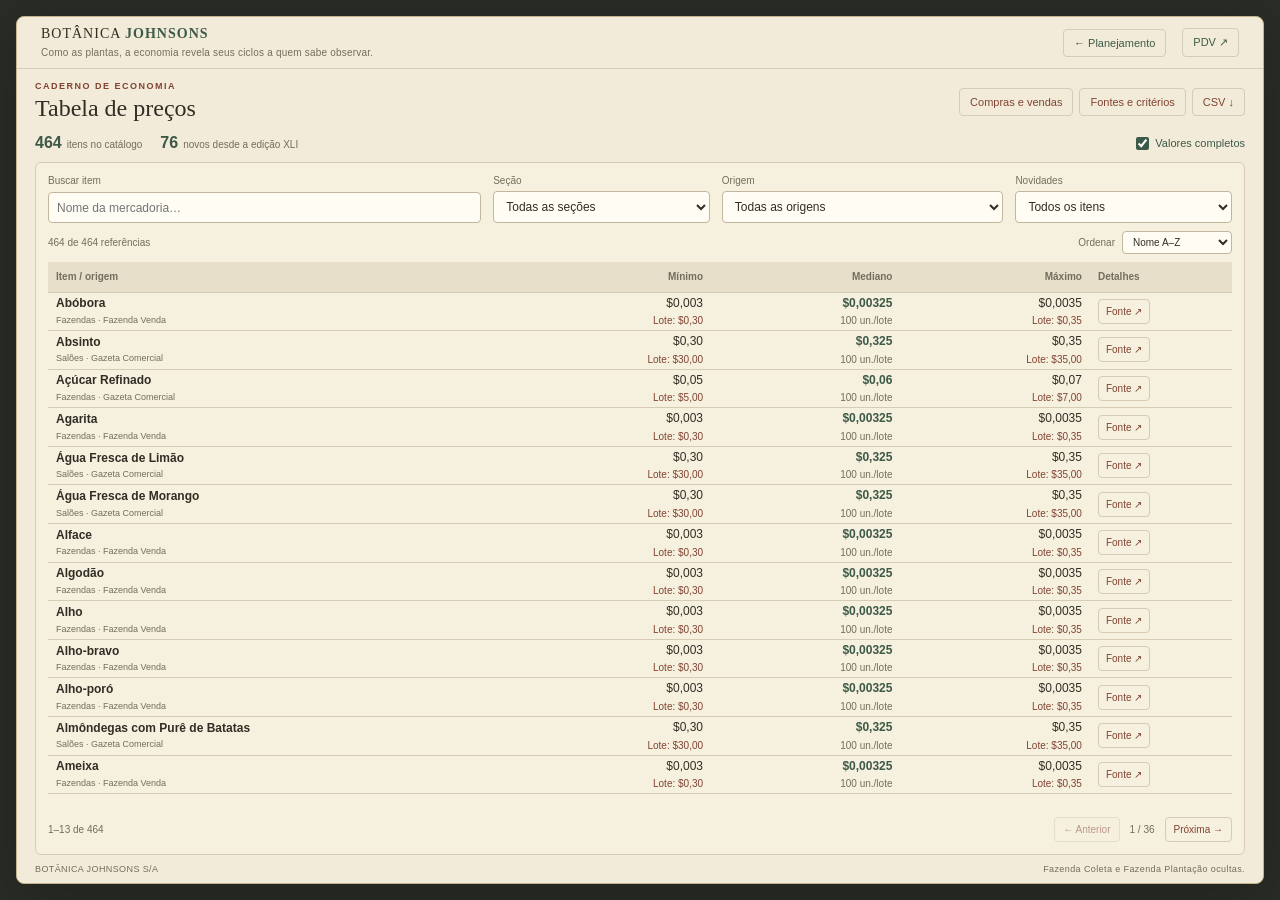
==== commit 43a5fe3d: "Atualiza preços da Gazeta: Tabacarias, Vela e três itens novos - Vela: $0,19–0,21 → $0,22–0,28. - Ta" ====
--- a/economia/index.html
+++ b/economia/index.html
@@ -16,7 +16,7 @@
       <label for="search">Buscar item<input id="search" type="search" placeholder="Nome da mercadoria…"></label>
       <label for="category">Seção<select id="category"><option value="all">Todas as seções</option></select></label>
       <label for="origin">Origem<select id="origin"><option value="all">Todas as origens</option></select></label>
-      <label for="status">Novidades<select id="status"><option value="all">Todos os itens</option><option value="new">Novos na edição XLII</option><option value="suggested">Preços sugeridos</option></select></label>
+      <label for="status">Novidades<select id="status"><option value="all">Todos os itens</option><option value="new">Novos desde a edição XLI</option><option value="suggested">Preços sugeridos</option></select></label>
     </form>
     <div class="catalog-order"><p id="result-count" role="status" aria-live="polite"></p><label for="sort">Ordenar <select id="sort"><option value="name">Nome A–Z</option><option value="low">Menor referência</option><option value="high">Maior referência</option><option value="spread">Maior faixa</option></select></label></div>
     <div id="table-viewport" class="table-viewport" tabindex="0" role="region" aria-label="Página de resultados da tabela de preços">
@@ -28,7 +28,7 @@
   </section>
   <footer><span>BOTÂNICA JOHNSONS S/A</span><span>Fazenda Coleta e Fazenda Plantação ocultas.</span></footer>
 </main>
-<dialog id="sources-dialog"><div class="dialog-heading"><h2>Fontes e critérios</h2><button type="button" data-close>Fechar ×</button></div><p>Esta consulta oculta somente Fazenda Coleta e Fazenda Plantação. Coleta, Lenhador, Mineração, Fazenda Venda, Gazeta Comercial e as sugestões permanecem disponíveis.</p><p>São 462 referências, todas com cotação. Fontes: Gazeta Comercial, edição XLII de 25 de outubro de 1899 (páginas 1–29), e a planilha do condado enviada pelo usuário, confirmada ou atualizada pelas páginas 20–29 da Gazeta. Os detalhes de cada item indicam o que é novo na edição XLII e a faixa anterior quando ela mudou.</p><p>A edição XLII é a tabela oficial completa: itens que não constam nela foram removidos. Os itens novos têm o selo “Novo”.</p><p>Plantas de Fazenda Venda aparecem sem “(v)”; a origem identifica a faixa. Os custos do planejamento são preservados.</p><p>Os preços são por unidade, sem dividir novamente os valores unitários da atualização. Na tabela, a primeira linha mostra o valor unitário; a segunda mostra o mínimo e o máximo por lote, com a quantidade de unidades abaixo da referência. Um lote é de 100 unidades. Quando a fonte informa o lote, os valores são os da fonte, inclusive Ouro (10 un.) e Prata (20 un.). Quando a fonte informa só o preço por unidade, o lote é calculado: 100 × preço unitário, e os detalhes do item indicam o cálculo. O mediano cadastrado é (mínimo + máximo) ÷ 2; uma sugestão é identificada como estimativa. Nomes truncados continuam sinalizados. A faixa da Escova Equina, invertida na edição XLI, foi corrigida na XLII.</p><p>O CSV inclui todos os resultados dos filtros, inclusive os que estão em outras páginas. A quantidade de linhas exibidas se adapta à altura disponível.</p></dialog>
+<dialog id="sources-dialog"><div class="dialog-heading"><h2>Fontes e critérios</h2><button type="button" data-close>Fechar ×</button></div><p>Esta consulta oculta somente Fazenda Coleta e Fazenda Plantação. Coleta, Lenhador, Mineração, Fazenda Venda, Gazeta Comercial e as sugestões permanecem disponíveis.</p><p>São 464 referências, todas com cotação. Fontes: Gazeta Comercial, edição XLII de 25 de outubro de 1899 (páginas 1–29), a atualização de preços da Gazeta de 27/10/2026 (sem número de edição) e a planilha do condado enviada pelo usuário, confirmada ou atualizada pelas páginas 20–29 da Gazeta. Os detalhes de cada item indicam se ele é novo na edição XLII ou na atualização e a faixa anterior quando ela mudou.</p><p>A edição XLII é a tabela oficial completa: itens que não constam nela foram removidos. A atualização de 27/10/2026 mudou seis faixas, acrescentou Cantil Vazio, Lanterna e Martelo de Reparo (em Armazém, seção a confirmar) e removeu Pena de Ave Pequena. Os itens novos têm o selo “Novo”.</p><p>Plantas de Fazenda Venda aparecem sem “(v)”; a origem identifica a faixa. Os custos do planejamento são preservados.</p><p>Os preços são por unidade, sem dividir novamente os valores unitários da atualização. Na tabela, a primeira linha mostra o valor unitário; a segunda mostra o mínimo e o máximo por lote, com a quantidade de unidades abaixo da referência. Um lote é de 100 unidades. Quando a fonte informa o lote, os valores são os da fonte, inclusive Ouro (10 un.) e Prata (20 un.). Quando a fonte informa só o preço por unidade, o lote é calculado: 100 × preço unitário, e os detalhes do item indicam o cálculo. O mediano cadastrado é (mínimo + máximo) ÷ 2; uma sugestão é identificada como estimativa. Nomes truncados continuam sinalizados. A faixa da Escova Equina, invertida na edição XLI, foi corrigida na XLII.</p><p>O CSV inclui todos os resultados dos filtros, inclusive os que estão em outras páginas. A quantidade de linhas exibidas se adapta à altura disponível.</p></dialog>
 <dialog id="notes-dialog"><div class="dialog-heading"><h2>Notas das sugestões</h2><button type="button" data-close>Fechar ×</button></div><p>Os preços sugeridos são a média simples dos pontos médios de faixas unitárias de itens correlatos. As referências e as contas aparecem abaixo, sempre com os decimais completos. Sugestões não entram automaticamente nos custos do planejamento.</p><div id="item-notes" class="item-notes"></div></dialog>
 <dialog id="reference-dialog"><div class="dialog-heading"><h2 id="reference-title">Referência do item</h2><button type="button" data-close>Fechar ×</button></div><div id="reference-body"></div></dialog>
 <dialog id="shopping-dialog"><div class="dialog-heading"><h2>Calculadora de compras e vendas</h2><button type="button" data-close>Fechar ×</button></div>
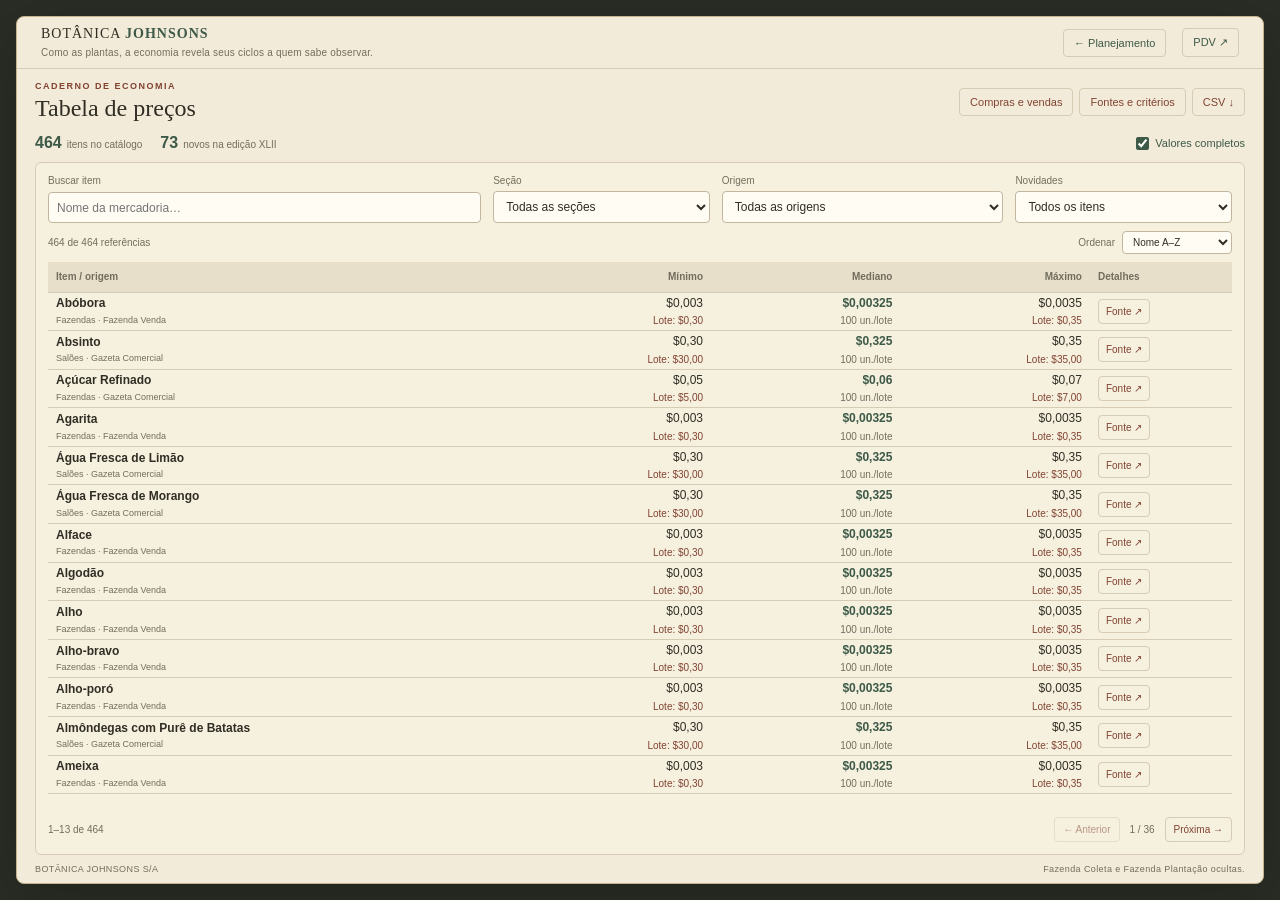
==== commit 8c61cbc9: "Tira o selo "Novo" dos itens da atualização Cantil Vazio, Lanterna e Martelo de Reparo entram sem o " ====
--- a/economia/index.html
+++ b/economia/index.html
@@ -16,7 +16,7 @@
       <label for="search">Buscar item<input id="search" type="search" placeholder="Nome da mercadoria…"></label>
       <label for="category">Seção<select id="category"><option value="all">Todas as seções</option></select></label>
       <label for="origin">Origem<select id="origin"><option value="all">Todas as origens</option></select></label>
-      <label for="status">Novidades<select id="status"><option value="all">Todos os itens</option><option value="new">Novos desde a edição XLI</option><option value="suggested">Preços sugeridos</option></select></label>
+      <label for="status">Novidades<select id="status"><option value="all">Todos os itens</option><option value="new">Novos na edição XLII</option><option value="suggested">Preços sugeridos</option></select></label>
     </form>
     <div class="catalog-order"><p id="result-count" role="status" aria-live="polite"></p><label for="sort">Ordenar <select id="sort"><option value="name">Nome A–Z</option><option value="low">Menor referência</option><option value="high">Maior referência</option><option value="spread">Maior faixa</option></select></label></div>
     <div id="table-viewport" class="table-viewport" tabindex="0" role="region" aria-label="Página de resultados da tabela de preços">
@@ -28,7 +28,7 @@
   </section>
   <footer><span>BOTÂNICA JOHNSONS S/A</span><span>Fazenda Coleta e Fazenda Plantação ocultas.</span></footer>
 </main>
-<dialog id="sources-dialog"><div class="dialog-heading"><h2>Fontes e critérios</h2><button type="button" data-close>Fechar ×</button></div><p>Esta consulta oculta somente Fazenda Coleta e Fazenda Plantação. Coleta, Lenhador, Mineração, Fazenda Venda, Gazeta Comercial e as sugestões permanecem disponíveis.</p><p>São 464 referências, todas com cotação. Fontes: Gazeta Comercial, edição XLII de 25 de outubro de 1899 (páginas 1–29), a atualização de preços da Gazeta de 27/10/2026 (sem número de edição) e a planilha do condado enviada pelo usuário, confirmada ou atualizada pelas páginas 20–29 da Gazeta. Os detalhes de cada item indicam se ele é novo na edição XLII ou na atualização e a faixa anterior quando ela mudou.</p><p>A edição XLII é a tabela oficial completa: itens que não constam nela foram removidos. A atualização de 27/10/2026 mudou seis faixas, acrescentou Cantil Vazio, Lanterna e Martelo de Reparo (em Armazém, seção a confirmar) e removeu Pena de Ave Pequena. Os itens novos têm o selo “Novo”.</p><p>Plantas de Fazenda Venda aparecem sem “(v)”; a origem identifica a faixa. Os custos do planejamento são preservados.</p><p>Os preços são por unidade, sem dividir novamente os valores unitários da atualização. Na tabela, a primeira linha mostra o valor unitário; a segunda mostra o mínimo e o máximo por lote, com a quantidade de unidades abaixo da referência. Um lote é de 100 unidades. Quando a fonte informa o lote, os valores são os da fonte, inclusive Ouro (10 un.) e Prata (20 un.). Quando a fonte informa só o preço por unidade, o lote é calculado: 100 × preço unitário, e os detalhes do item indicam o cálculo. O mediano cadastrado é (mínimo + máximo) ÷ 2; uma sugestão é identificada como estimativa. Nomes truncados continuam sinalizados. A faixa da Escova Equina, invertida na edição XLI, foi corrigida na XLII.</p><p>O CSV inclui todos os resultados dos filtros, inclusive os que estão em outras páginas. A quantidade de linhas exibidas se adapta à altura disponível.</p></dialog>
+<dialog id="sources-dialog"><div class="dialog-heading"><h2>Fontes e critérios</h2><button type="button" data-close>Fechar ×</button></div><p>Esta consulta oculta somente Fazenda Coleta e Fazenda Plantação. Coleta, Lenhador, Mineração, Fazenda Venda, Gazeta Comercial e as sugestões permanecem disponíveis.</p><p>São 464 referências, todas com cotação. Fontes: Gazeta Comercial, edição XLII de 25 de outubro de 1899 (páginas 1–29), a atualização de preços da Gazeta de 27/10/2026 (sem número de edição) e a planilha do condado enviada pelo usuário, confirmada ou atualizada pelas páginas 20–29 da Gazeta. Os detalhes de cada item indicam o que é novo na edição XLII e a faixa anterior quando ela mudou.</p><p>A edição XLII é a tabela oficial completa: itens que não constam nela foram removidos. A atualização de 27/10/2026 mudou seis faixas, acrescentou Cantil Vazio, Lanterna e Martelo de Reparo (em Armazém, seção a confirmar) e removeu Pena de Ave Pequena. Os itens novos têm o selo “Novo”.</p><p>Plantas de Fazenda Venda aparecem sem “(v)”; a origem identifica a faixa. Os custos do planejamento são preservados.</p><p>Os preços são por unidade, sem dividir novamente os valores unitários da atualização. Na tabela, a primeira linha mostra o valor unitário; a segunda mostra o mínimo e o máximo por lote, com a quantidade de unidades abaixo da referência. Um lote é de 100 unidades. Quando a fonte informa o lote, os valores são os da fonte, inclusive Ouro (10 un.) e Prata (20 un.). Quando a fonte informa só o preço por unidade, o lote é calculado: 100 × preço unitário, e os detalhes do item indicam o cálculo. O mediano cadastrado é (mínimo + máximo) ÷ 2; uma sugestão é identificada como estimativa. Nomes truncados continuam sinalizados. A faixa da Escova Equina, invertida na edição XLI, foi corrigida na XLII.</p><p>O CSV inclui todos os resultados dos filtros, inclusive os que estão em outras páginas. A quantidade de linhas exibidas se adapta à altura disponível.</p></dialog>
 <dialog id="notes-dialog"><div class="dialog-heading"><h2>Notas das sugestões</h2><button type="button" data-close>Fechar ×</button></div><p>Os preços sugeridos são a média simples dos pontos médios de faixas unitárias de itens correlatos. As referências e as contas aparecem abaixo, sempre com os decimais completos. Sugestões não entram automaticamente nos custos do planejamento.</p><div id="item-notes" class="item-notes"></div></dialog>
 <dialog id="reference-dialog"><div class="dialog-heading"><h2 id="reference-title">Referência do item</h2><button type="button" data-close>Fechar ×</button></div><div id="reference-body"></div></dialog>
 <dialog id="shopping-dialog"><div class="dialog-heading"><h2>Calculadora de compras e vendas</h2><button type="button" data-close>Fechar ×</button></div>
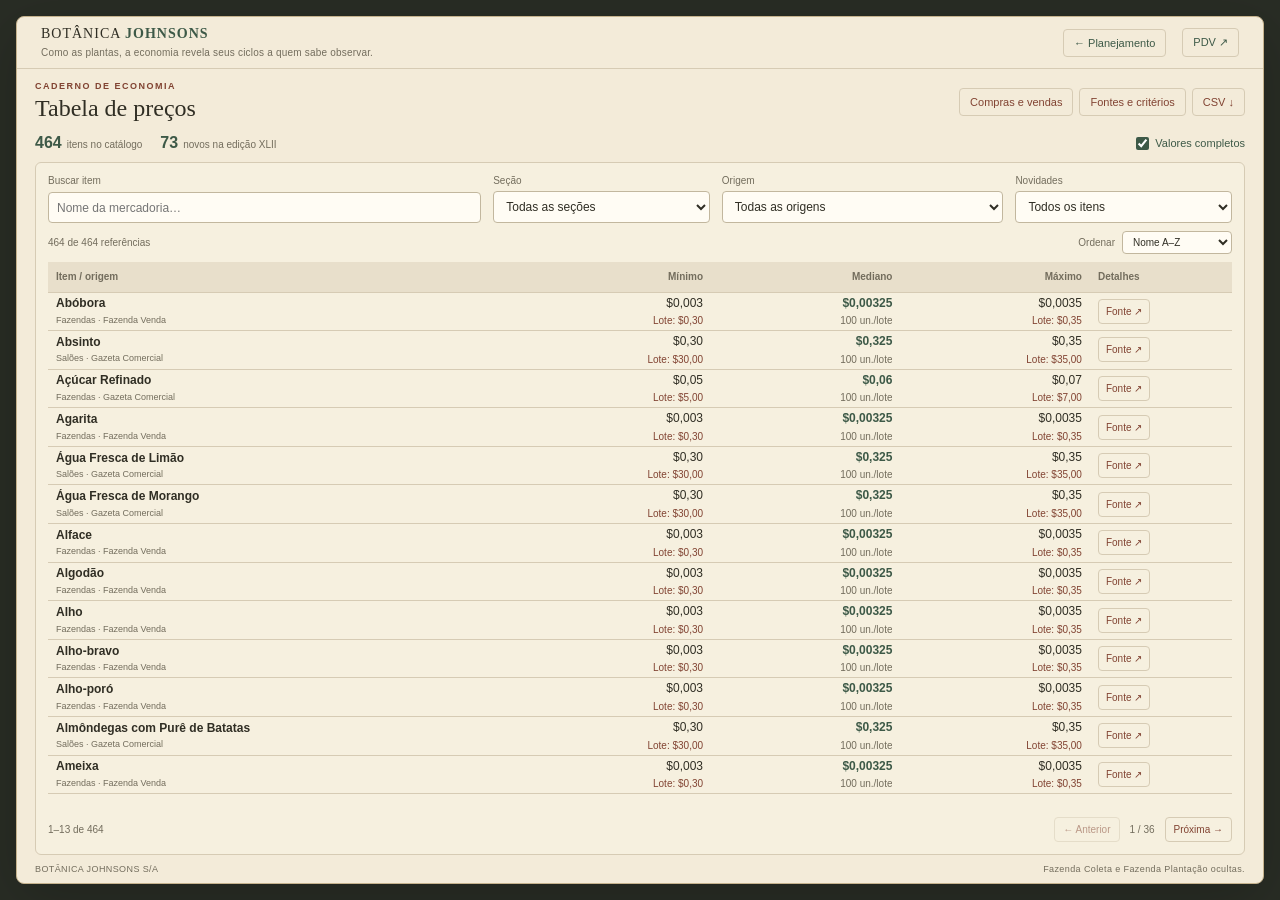
==== commit 3d569000: "Confirma Armazém para Cantil Vazio, Lanterna e Martelo de Reparo Por orientação do usuário, os três " ====
--- a/economia/index.html
+++ b/economia/index.html
@@ -28,7 +28,7 @@
   </section>
   <footer><span>BOTÂNICA JOHNSONS S/A</span><span>Fazenda Coleta e Fazenda Plantação ocultas.</span></footer>
 </main>
-<dialog id="sources-dialog"><div class="dialog-heading"><h2>Fontes e critérios</h2><button type="button" data-close>Fechar ×</button></div><p>Esta consulta oculta somente Fazenda Coleta e Fazenda Plantação. Coleta, Lenhador, Mineração, Fazenda Venda, Gazeta Comercial e as sugestões permanecem disponíveis.</p><p>São 464 referências, todas com cotação. Fontes: Gazeta Comercial, edição XLII de 25 de outubro de 1899 (páginas 1–29), a atualização de preços da Gazeta de 27/10/2026 (sem número de edição) e a planilha do condado enviada pelo usuário, confirmada ou atualizada pelas páginas 20–29 da Gazeta. Os detalhes de cada item indicam o que é novo na edição XLII e a faixa anterior quando ela mudou.</p><p>A edição XLII é a tabela oficial completa: itens que não constam nela foram removidos. A atualização de 27/10/2026 mudou seis faixas, acrescentou Cantil Vazio, Lanterna e Martelo de Reparo (em Armazém, seção a confirmar) e removeu Pena de Ave Pequena. Os itens novos têm o selo “Novo”.</p><p>Plantas de Fazenda Venda aparecem sem “(v)”; a origem identifica a faixa. Os custos do planejamento são preservados.</p><p>Os preços são por unidade, sem dividir novamente os valores unitários da atualização. Na tabela, a primeira linha mostra o valor unitário; a segunda mostra o mínimo e o máximo por lote, com a quantidade de unidades abaixo da referência. Um lote é de 100 unidades. Quando a fonte informa o lote, os valores são os da fonte, inclusive Ouro (10 un.) e Prata (20 un.). Quando a fonte informa só o preço por unidade, o lote é calculado: 100 × preço unitário, e os detalhes do item indicam o cálculo. O mediano cadastrado é (mínimo + máximo) ÷ 2; uma sugestão é identificada como estimativa. Nomes truncados continuam sinalizados. A faixa da Escova Equina, invertida na edição XLI, foi corrigida na XLII.</p><p>O CSV inclui todos os resultados dos filtros, inclusive os que estão em outras páginas. A quantidade de linhas exibidas se adapta à altura disponível.</p></dialog>
+<dialog id="sources-dialog"><div class="dialog-heading"><h2>Fontes e critérios</h2><button type="button" data-close>Fechar ×</button></div><p>Esta consulta oculta somente Fazenda Coleta e Fazenda Plantação. Coleta, Lenhador, Mineração, Fazenda Venda, Gazeta Comercial e as sugestões permanecem disponíveis.</p><p>São 464 referências, todas com cotação. Fontes: Gazeta Comercial, edição XLII de 25 de outubro de 1899 (páginas 1–29), a atualização de preços da Gazeta de 27/10/2026 (sem número de edição) e a planilha do condado enviada pelo usuário, confirmada ou atualizada pelas páginas 20–29 da Gazeta. Os detalhes de cada item indicam o que é novo na edição XLII e a faixa anterior quando ela mudou.</p><p>A edição XLII é a tabela oficial completa: itens que não constam nela foram removidos. A atualização de 27/10/2026 mudou seis faixas, acrescentou Cantil Vazio, Lanterna e Martelo de Reparo (em Armazém) e removeu Pena de Ave Pequena. Os itens novos têm o selo “Novo”.</p><p>Plantas de Fazenda Venda aparecem sem “(v)”; a origem identifica a faixa. Os custos do planejamento são preservados.</p><p>Os preços são por unidade, sem dividir novamente os valores unitários da atualização. Na tabela, a primeira linha mostra o valor unitário; a segunda mostra o mínimo e o máximo por lote, com a quantidade de unidades abaixo da referência. Um lote é de 100 unidades. Quando a fonte informa o lote, os valores são os da fonte, inclusive Ouro (10 un.) e Prata (20 un.). Quando a fonte informa só o preço por unidade, o lote é calculado: 100 × preço unitário, e os detalhes do item indicam o cálculo. O mediano cadastrado é (mínimo + máximo) ÷ 2; uma sugestão é identificada como estimativa. Nomes truncados continuam sinalizados. A faixa da Escova Equina, invertida na edição XLI, foi corrigida na XLII.</p><p>O CSV inclui todos os resultados dos filtros, inclusive os que estão em outras páginas. A quantidade de linhas exibidas se adapta à altura disponível.</p></dialog>
 <dialog id="notes-dialog"><div class="dialog-heading"><h2>Notas das sugestões</h2><button type="button" data-close>Fechar ×</button></div><p>Os preços sugeridos são a média simples dos pontos médios de faixas unitárias de itens correlatos. As referências e as contas aparecem abaixo, sempre com os decimais completos. Sugestões não entram automaticamente nos custos do planejamento.</p><div id="item-notes" class="item-notes"></div></dialog>
 <dialog id="reference-dialog"><div class="dialog-heading"><h2 id="reference-title">Referência do item</h2><button type="button" data-close>Fechar ×</button></div><div id="reference-body"></div></dialog>
 <dialog id="shopping-dialog"><div class="dialog-heading"><h2>Calculadora de compras e vendas</h2><button type="button" data-close>Fechar ×</button></div>
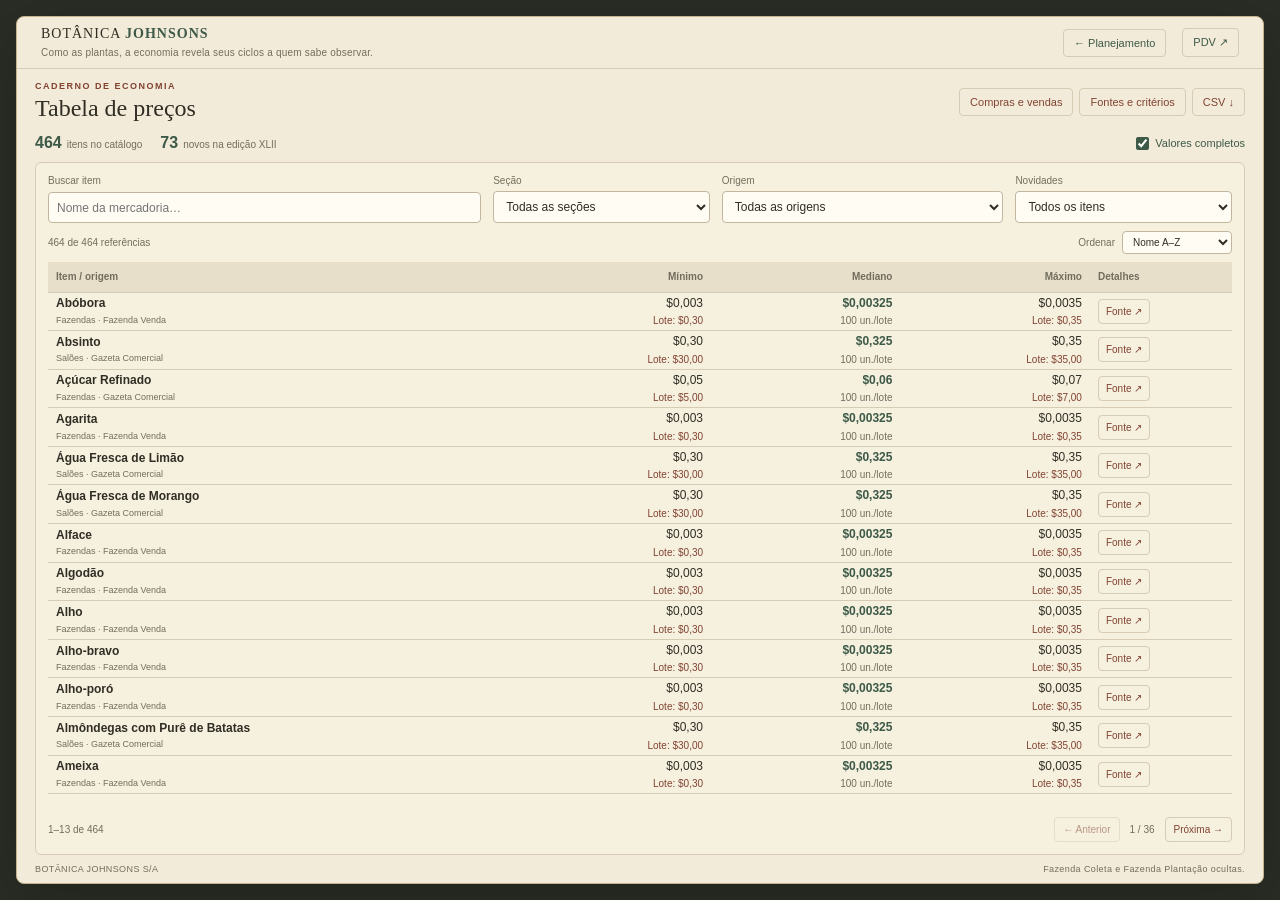
==== commit 8ce0eb31: "Tira a nota com a faixa da edição XLII dos itens atualizados Por orientação do usuário, Vela, Bala d" ====
--- a/economia/index.html
+++ b/economia/index.html
@@ -28,7 +28,7 @@
   </section>
   <footer><span>BOTÂNICA JOHNSONS S/A</span><span>Fazenda Coleta e Fazenda Plantação ocultas.</span></footer>
 </main>
-<dialog id="sources-dialog"><div class="dialog-heading"><h2>Fontes e critérios</h2><button type="button" data-close>Fechar ×</button></div><p>Esta consulta oculta somente Fazenda Coleta e Fazenda Plantação. Coleta, Lenhador, Mineração, Fazenda Venda, Gazeta Comercial e as sugestões permanecem disponíveis.</p><p>São 464 referências, todas com cotação. Fontes: Gazeta Comercial, edição XLII de 25 de outubro de 1899 (páginas 1–29), a atualização de preços da Gazeta de 27/10/2026 (sem número de edição) e a planilha do condado enviada pelo usuário, confirmada ou atualizada pelas páginas 20–29 da Gazeta. Os detalhes de cada item indicam o que é novo na edição XLII e a faixa anterior quando ela mudou.</p><p>A edição XLII é a tabela oficial completa: itens que não constam nela foram removidos. A atualização de 27/10/2026 mudou seis faixas, acrescentou Cantil Vazio, Lanterna e Martelo de Reparo (em Armazém) e removeu Pena de Ave Pequena. Os itens novos têm o selo “Novo”.</p><p>Plantas de Fazenda Venda aparecem sem “(v)”; a origem identifica a faixa. Os custos do planejamento são preservados.</p><p>Os preços são por unidade, sem dividir novamente os valores unitários da atualização. Na tabela, a primeira linha mostra o valor unitário; a segunda mostra o mínimo e o máximo por lote, com a quantidade de unidades abaixo da referência. Um lote é de 100 unidades. Quando a fonte informa o lote, os valores são os da fonte, inclusive Ouro (10 un.) e Prata (20 un.). Quando a fonte informa só o preço por unidade, o lote é calculado: 100 × preço unitário, e os detalhes do item indicam o cálculo. O mediano cadastrado é (mínimo + máximo) ÷ 2; uma sugestão é identificada como estimativa. Nomes truncados continuam sinalizados. A faixa da Escova Equina, invertida na edição XLI, foi corrigida na XLII.</p><p>O CSV inclui todos os resultados dos filtros, inclusive os que estão em outras páginas. A quantidade de linhas exibidas se adapta à altura disponível.</p></dialog>
+<dialog id="sources-dialog"><div class="dialog-heading"><h2>Fontes e critérios</h2><button type="button" data-close>Fechar ×</button></div><p>Esta consulta oculta somente Fazenda Coleta e Fazenda Plantação. Coleta, Lenhador, Mineração, Fazenda Venda, Gazeta Comercial e as sugestões permanecem disponíveis.</p><p>São 464 referências, todas com cotação. Fontes: Gazeta Comercial, edição XLII de 25 de outubro de 1899 (páginas 1–29), a atualização de preços da Gazeta de 27/10/2026 (sem número de edição) e a planilha do condado enviada pelo usuário, confirmada ou atualizada pelas páginas 20–29 da Gazeta. Os detalhes de cada item indicam o que é novo na edição XLII e a faixa anterior quando a edição XLII a mudou.</p><p>A edição XLII é a tabela oficial completa: itens que não constam nela foram removidos. A atualização de 27/10/2026 mudou seis faixas, acrescentou Cantil Vazio, Lanterna e Martelo de Reparo (em Armazém) e removeu Pena de Ave Pequena; esses itens não têm selo nem nota com a faixa anterior. Os itens novos têm o selo “Novo”.</p><p>Plantas de Fazenda Venda aparecem sem “(v)”; a origem identifica a faixa. Os custos do planejamento são preservados.</p><p>Os preços são por unidade, sem dividir novamente os valores unitários da atualização. Na tabela, a primeira linha mostra o valor unitário; a segunda mostra o mínimo e o máximo por lote, com a quantidade de unidades abaixo da referência. Um lote é de 100 unidades. Quando a fonte informa o lote, os valores são os da fonte, inclusive Ouro (10 un.) e Prata (20 un.). Quando a fonte informa só o preço por unidade, o lote é calculado: 100 × preço unitário, e os detalhes do item indicam o cálculo. O mediano cadastrado é (mínimo + máximo) ÷ 2; uma sugestão é identificada como estimativa. Nomes truncados continuam sinalizados. A faixa da Escova Equina, invertida na edição XLI, foi corrigida na XLII.</p><p>O CSV inclui todos os resultados dos filtros, inclusive os que estão em outras páginas. A quantidade de linhas exibidas se adapta à altura disponível.</p></dialog>
 <dialog id="notes-dialog"><div class="dialog-heading"><h2>Notas das sugestões</h2><button type="button" data-close>Fechar ×</button></div><p>Os preços sugeridos são a média simples dos pontos médios de faixas unitárias de itens correlatos. As referências e as contas aparecem abaixo, sempre com os decimais completos. Sugestões não entram automaticamente nos custos do planejamento.</p><div id="item-notes" class="item-notes"></div></dialog>
 <dialog id="reference-dialog"><div class="dialog-heading"><h2 id="reference-title">Referência do item</h2><button type="button" data-close>Fechar ×</button></div><div id="reference-body"></div></dialog>
 <dialog id="shopping-dialog"><div class="dialog-heading"><h2>Calculadora de compras e vendas</h2><button type="button" data-close>Fechar ×</button></div>
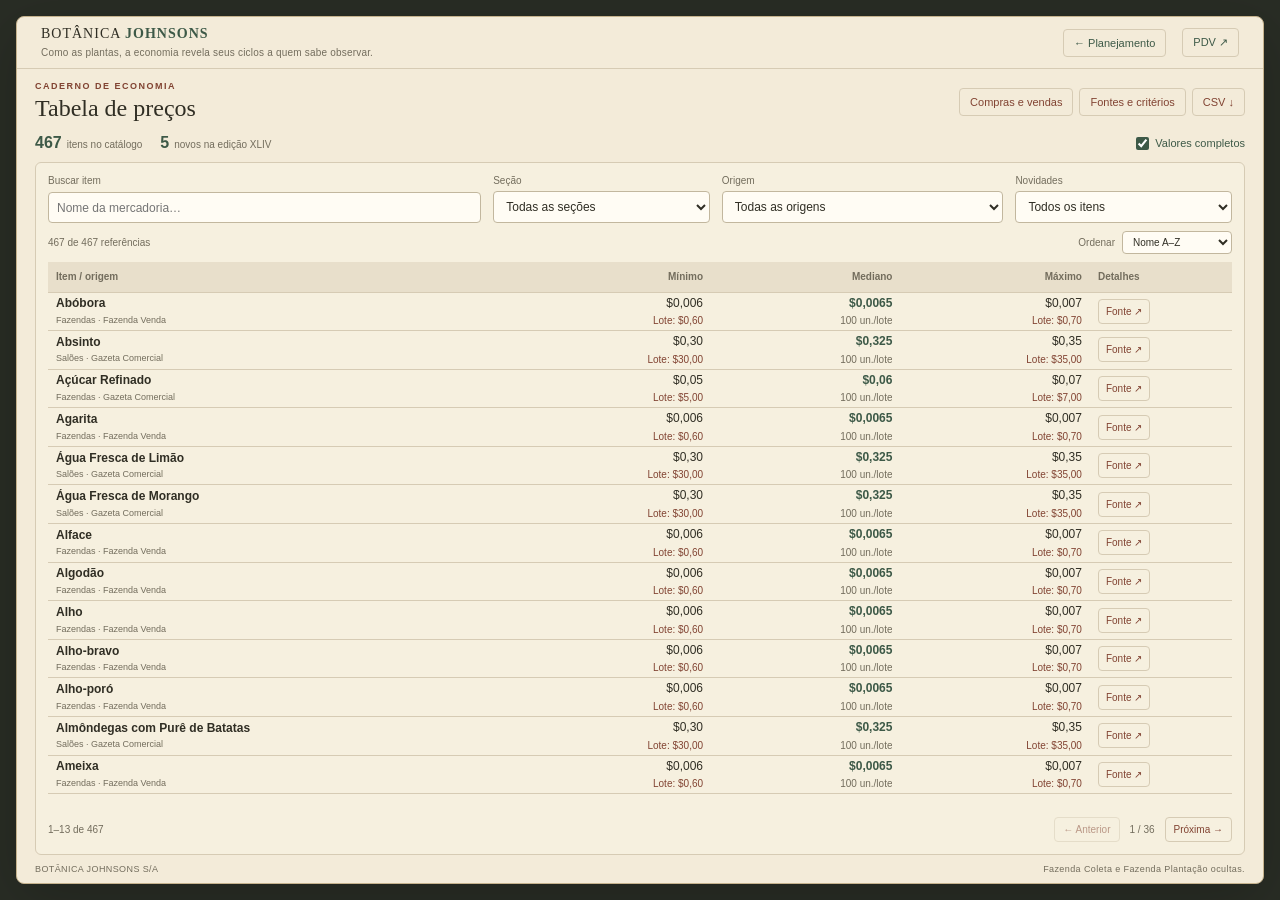
==== commit af1c4397: "Atualiza preços para a Gazeta Comercial XLIV (06/11/1899) Transcreve as 29 páginas da edição XLIV, t" ====
--- a/economia/index.html
+++ b/economia/index.html
@@ -16,7 +16,7 @@
       <label for="search">Buscar item<input id="search" type="search" placeholder="Nome da mercadoria…"></label>
       <label for="category">Seção<select id="category"><option value="all">Todas as seções</option></select></label>
       <label for="origin">Origem<select id="origin"><option value="all">Todas as origens</option></select></label>
-      <label for="status">Novidades<select id="status"><option value="all">Todos os itens</option><option value="new">Novos na edição XLII</option><option value="suggested">Preços sugeridos</option></select></label>
+      <label for="status">Novidades<select id="status"><option value="all">Todos os itens</option><option value="new">Novos na edição XLIV</option><option value="suggested">Preços sugeridos</option></select></label>
     </form>
     <div class="catalog-order"><p id="result-count" role="status" aria-live="polite"></p><label for="sort">Ordenar <select id="sort"><option value="name">Nome A–Z</option><option value="low">Menor referência</option><option value="high">Maior referência</option><option value="spread">Maior faixa</option></select></label></div>
     <div id="table-viewport" class="table-viewport" tabindex="0" role="region" aria-label="Página de resultados da tabela de preços">
@@ -28,7 +28,7 @@
   </section>
   <footer><span>BOTÂNICA JOHNSONS S/A</span><span>Fazenda Coleta e Fazenda Plantação ocultas.</span></footer>
 </main>
-<dialog id="sources-dialog"><div class="dialog-heading"><h2>Fontes e critérios</h2><button type="button" data-close>Fechar ×</button></div><p>Esta consulta oculta somente Fazenda Coleta e Fazenda Plantação. Coleta, Lenhador, Mineração, Fazenda Venda, Gazeta Comercial e as sugestões permanecem disponíveis.</p><p>São 464 referências, todas com cotação. Fontes: Gazeta Comercial, edição XLII de 25 de outubro de 1899 (páginas 1–29), a atualização de preços da Gazeta de 27/10/2026 (sem número de edição) e a planilha do condado enviada pelo usuário, confirmada ou atualizada pelas páginas 20–29 da Gazeta. Os detalhes de cada item indicam o que é novo na edição XLII e a faixa anterior quando a edição XLII a mudou.</p><p>A edição XLII é a tabela oficial completa: itens que não constam nela foram removidos. A atualização de 27/10/2026 mudou seis faixas, acrescentou Cantil Vazio, Lanterna e Martelo de Reparo (em Armazém) e removeu Pena de Ave Pequena; esses itens não têm selo nem nota com a faixa anterior. Os itens novos têm o selo “Novo”.</p><p>Plantas de Fazenda Venda aparecem sem “(v)”; a origem identifica a faixa. Os custos do planejamento são preservados.</p><p>Os preços são por unidade, sem dividir novamente os valores unitários da atualização. Na tabela, a primeira linha mostra o valor unitário; a segunda mostra o mínimo e o máximo por lote, com a quantidade de unidades abaixo da referência. Um lote é de 100 unidades. Quando a fonte informa o lote, os valores são os da fonte, inclusive Ouro (10 un.) e Prata (20 un.). Quando a fonte informa só o preço por unidade, o lote é calculado: 100 × preço unitário, e os detalhes do item indicam o cálculo. O mediano cadastrado é (mínimo + máximo) ÷ 2; uma sugestão é identificada como estimativa. Nomes truncados continuam sinalizados. A faixa da Escova Equina, invertida na edição XLI, foi corrigida na XLII.</p><p>O CSV inclui todos os resultados dos filtros, inclusive os que estão em outras páginas. A quantidade de linhas exibidas se adapta à altura disponível.</p></dialog>
+<dialog id="sources-dialog"><div class="dialog-heading"><h2>Fontes e critérios</h2><button type="button" data-close>Fechar ×</button></div><p>Esta consulta oculta somente Fazenda Coleta e Fazenda Plantação. Coleta, Lenhador, Mineração, Fazenda Venda, Gazeta Comercial e as sugestões permanecem disponíveis.</p><p>São 467 referências, todas com cotação. Fonte: Gazeta Comercial, edição XLIV de 6 de novembro de 1899 (páginas 1–29), a tabela oficial vigente. As páginas 21–29 republicam Minérios, Coleta, Coleta de Fazenda, Lenhador, Plantação e Venda de Fazenda e atualizam a planilha do condado enviada pelo usuário. Os detalhes de cada item indicam o que é novo na edição XLIV e a faixa anterior quando a XLIV a mudou.</p><p>A edição XLIV é a tabela oficial completa: itens que não constam nela foram removidos (Flecha de Rastreio e o Café da planilha do condado; fica Café (grão)). Carne de Galinha passou a se chamar Carne de Ave, e a busca encontra os dois nomes. Kit de Reparo de Arma e Lanterna passaram de Armazém para Armarias. Os itens novos têm o selo “Novo”.</p><p>Plantas de Fazenda Venda aparecem sem “(v)”; a origem identifica a faixa. Ocultar origens nesta consulta não altera os custos do planejamento.</p><p>Os preços são por unidade, sem dividir novamente os valores unitários da atualização. Na tabela, a primeira linha mostra o valor unitário; a segunda mostra o mínimo e o máximo por lote, com a quantidade de unidades abaixo da referência. Um lote é de 100 unidades. Quando a fonte informa o lote, os valores são os da fonte, inclusive Ouro (10 un.) e Prata (20 un.). Quando a fonte informa só o preço por unidade, o lote é calculado: 100 × preço unitário, e os detalhes do item indicam o cálculo. O mediano cadastrado é (mínimo + máximo) ÷ 2; uma sugestão é identificada como estimativa. Nomes truncados continuam sinalizados. A faixa da Escova Equina, invertida na edição XLI, foi corrigida na XLII.</p><p>O CSV inclui todos os resultados dos filtros, inclusive os que estão em outras páginas. A quantidade de linhas exibidas se adapta à altura disponível.</p></dialog>
 <dialog id="notes-dialog"><div class="dialog-heading"><h2>Notas das sugestões</h2><button type="button" data-close>Fechar ×</button></div><p>Os preços sugeridos são a média simples dos pontos médios de faixas unitárias de itens correlatos. As referências e as contas aparecem abaixo, sempre com os decimais completos. Sugestões não entram automaticamente nos custos do planejamento.</p><div id="item-notes" class="item-notes"></div></dialog>
 <dialog id="reference-dialog"><div class="dialog-heading"><h2 id="reference-title">Referência do item</h2><button type="button" data-close>Fechar ×</button></div><div id="reference-body"></div></dialog>
 <dialog id="shopping-dialog"><div class="dialog-heading"><h2>Calculadora de compras e vendas</h2><button type="button" data-close>Fechar ×</button></div>
